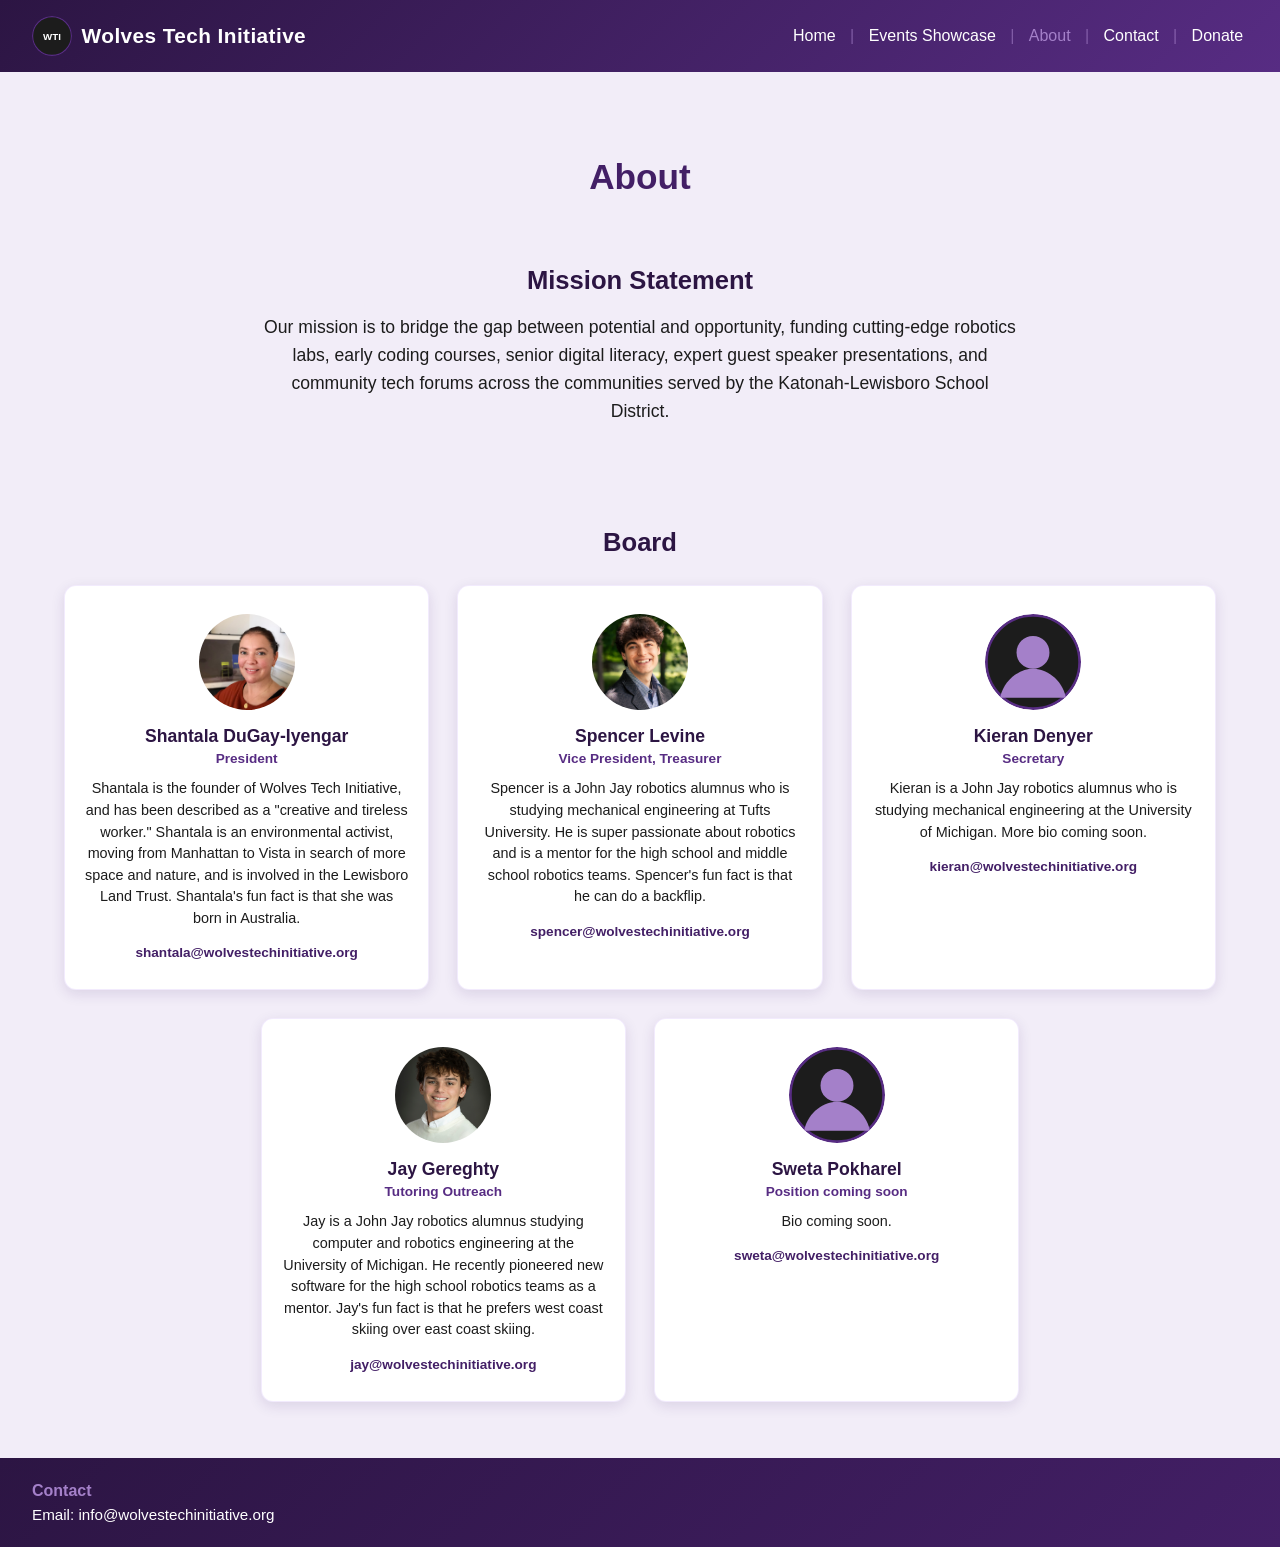
==== about.html @ d0e4e1a9 "Switch site font to Futura and add WTI logo as favicon/thumbnail Adds a rendered PNG of the logo and" ====
<!DOCTYPE html>
<html lang="en">
<head>
  <meta charset="UTF-8">
  <meta name="viewport" content="width=device-width, initial-scale=1.0">
  <title>About | Wolves Tech Initiative</title>
  <link rel="stylesheet" href="assets/style.css">
  <link rel="icon" type="image/svg+xml" href="assets/logo-placeholder.svg">
  <link rel="icon" type="image/png" href="assets/logo-preview.png">
  <meta property="og:title" content="About | Wolves Tech Initiative">
  <meta property="og:type" content="website">
  <meta property="og:url" content="https://wolvestechinitiative.org/about.html">
  <meta property="og:image" content="https://wolvestechinitiative.org/assets/logo-preview.png">
  <meta name="twitter:card" content="summary">
  <meta name="twitter:image" content="https://wolvestechinitiative.org/assets/logo-preview.png">
</head>
<body>
  <header class="site-header">
    <a href="index.html" class="brand">
      <img src="assets/logo-placeholder.svg" alt="Wolves Tech Initiative Logo" class="brand-logo">
      Wolves Tech Initiative
    </a>
    <nav class="nav">
      <a href="index.html">Home</a>
      <span class="divider">|</span>
      <a href="event-showcase.html">Events Showcase</a>
      <span class="divider">|</span>
      <a href="about.html">About</a>
      <span class="divider">|</span>
      <a href="contact.html">Contact</a>
      <span class="divider">|</span>
      <a href="donate.html">Donate</a>
    </nav>
  </header>

  <main>
    <section class="page-content page-heading">
      <h1>About</h1>
    </section>

    <section class="mission-section">
      <h2>Mission Statement</h2>
      <p>Our mission is to bridge the gap between potential and opportunity, funding cutting-edge robotics labs, early coding courses, senior digital literacy, expert guest speaker presentations, and community tech forums across the communities served by the Katonah-Lewisboro School District.</p>
    </section>

    <section class="board-section">
      <h2>Board</h2>
      <div class="board-grid">
        <div class="board-card">
          <div class="board-headshot-wrap">
            <img src="Photos/SHANTALA HEADSHOT.JPEG" alt="Headshot of Shantala DuGay-Iyengar" class="board-headshot" style="object-position: 70% 50%;">
          </div>
          <h3>Shantala DuGay-Iyengar</h3>
          <span class="board-position">President</span>
          <p class="board-bio">Shantala is the founder of Wolves Tech Initiative, and has been described as a "creative and tireless worker." Shantala is an environmental activist, moving from Manhattan to Vista in search of more space and nature, and is involved in the Lewisboro Land Trust. Shantala's fun fact is that she was born in Australia.</p>
          <a href="mailto:shantala@wolvestechinitiative.org" class="board-email">shantala@wolvestechinitiative.org</a>
        </div>

        <div class="board-card">
          <div class="board-headshot-wrap">
            <img src="Photos/HEADSHOT SPENCER.JPEG" alt="Headshot of Spencer Levine" class="board-headshot" style="top: 0%; left: 3%; object-position: 50% 5%; transform: scale(1.65);">
          </div>
          <h3>Spencer Levine</h3>
          <span class="board-position">Vice President, Treasurer</span>
          <p class="board-bio">Spencer is a John Jay robotics alumnus who is studying mechanical engineering at Tufts University. He is super passionate about robotics and is a mentor for the high school and middle school robotics teams. Spencer's fun fact is that he can do a backflip.</p>
          <a href="mailto:spencer@wolvestechinitiative.org" class="board-email">spencer@wolvestechinitiative.org</a>
        </div>

        <div class="board-card">
          <div class="board-headshot-wrap">
            <img src="assets/avatar-placeholder.svg" alt="Headshot placeholder for Kieran Denyer" class="board-headshot">
          </div>
          <h3>Kieran Denyer</h3>
          <span class="board-position">Secretary</span>
          <p class="board-bio">Kieran is a John Jay robotics alumnus who is studying mechanical engineering at the University of Michigan. More bio coming soon.</p>
          <a href="mailto:kieran@wolvestechinitiative.org" class="board-email">kieran@wolvestechinitiative.org</a>
        </div>

        <div class="board-card">
          <div class="board-headshot-wrap">
            <img src="Photos/JAY HEADSHOT.JPEG" alt="Headshot of Jay Gereghty" class="board-headshot" style="object-position: 50% 5%;">
          </div>
          <h3>Jay Gereghty</h3>
          <span class="board-position">Tutoring Outreach</span>
          <p class="board-bio">Jay is a John Jay robotics alumnus studying computer and robotics engineering at the University of Michigan. He recently pioneered new software for the high school robotics teams as a mentor. Jay's fun fact is that he prefers west coast skiing over east coast skiing.</p>
          <a href="mailto:jay@wolvestechinitiative.org" class="board-email">jay@wolvestechinitiative.org</a>
        </div>

        <div class="board-card">
          <div class="board-headshot-wrap">
            <img src="assets/avatar-placeholder.svg" alt="Headshot placeholder for Sweta Pokharel" class="board-headshot">
          </div>
          <h3>Sweta Pokharel</h3>
          <span class="board-position">Position coming soon</span>
          <p class="board-bio">Bio coming soon.</p>
          <a href="mailto:sweta@wolvestechinitiative.org" class="board-email">sweta@wolvestechinitiative.org</a>
        </div>
      </div>
    </section>
  </main>

  <footer class="site-footer">
    <div class="footer-content">
      <div class="footer-contact">
        <h2>Contact</h2>
        <p>Email: info@wolvestechinitiative.org</p>
      </div>
    </div>
  </footer>

  <script src="assets/nav.js"></script>
</body>
</html>
---- assets/style.css ----
:root {
  --purple: #572c83;
  --purple-dark: #431f66;
  --purple-darker: #2c1543;
  --purple-light: #a480c9;
  --purple-tint: #f2edf8;
  --dark: #121212;
  --dark-soft: #1c1c1c;
  --white: #ffffff;
}

* {
  box-sizing: border-box;
}

html, body {
  margin: 0;
  padding: 0;
  min-height: 100%;
}

body {
  font-family: "Futura", "Century Gothic", "Trebuchet MS", sans-serif;
  background: var(--purple-tint);
  color: var(--dark);
  display: flex;
  flex-direction: column;
  min-height: 100vh;
}

a {
  text-decoration: none;
  color: inherit;
}

/* Header */
.site-header {
  background: linear-gradient(135deg, var(--purple-darker), var(--purple));
  color: var(--white);
  display: flex;
  align-items: center;
  justify-content: space-between;
  flex-wrap: wrap;
  row-gap: 0.6rem;
  padding: 1rem 2rem;
  position: sticky;
  top: 0;
  z-index: 100;
}

.brand {
  display: flex;
  align-items: center;
  gap: 0.6rem;
  font-size: 1.3rem;
  font-weight: 700;
  color: var(--white);
  letter-spacing: 0.02em;
}

.brand:hover {
  color: var(--purple-light);
}

.brand-logo {
  width: 40px;
  height: 40px;
  border-radius: 50%;
  flex-shrink: 0;
}

.nav {
  display: flex;
  align-items: center;
  gap: 0.6rem;
  flex-wrap: wrap;
}

.nav a {
  color: var(--white);
  padding: 0.35rem 0.3rem;
  transition: color 0.15s ease;
}

.nav a:hover,
.nav a.active {
  color: var(--purple-light);
}

.nav .divider {
  color: var(--purple-light);
  opacity: 0.6;
}

/* Main content */
main {
  flex: 1;
}

/* Home hero */
.hero {
  display: flex;
  flex-direction: column;
  align-items: center;
  text-align: center;
  padding: 3rem 1.5rem 4rem;
}

.hero h1 {
  font-size: clamp(1.8rem, 5vw + 1rem, 2.4rem);
  color: var(--purple-darker);
  margin: 0.5rem 0 1.5rem;
}

.logo-placeholder {
  width: min(420px, 80vw);
  height: min(420px, 80vw);
  border-radius: 50%;
  margin-bottom: 1.5rem;
  background: linear-gradient(135deg, var(--purple), var(--purple-dark));
  box-shadow: 0 8px 24px rgba(76, 29, 149, 0.35);
}

.hero-buttons {
  display: flex;
  flex-wrap: wrap;
  gap: 1rem;
  justify-content: center;
  margin-top: 1rem;
}

.hero-buttons .btn {
  min-width: 220px;
  text-align: center;
  white-space: nowrap;
}

.btn {
  display: inline-block;
  background: var(--purple);
  color: var(--white);
  padding: 0.85rem 1.75rem;
  border-radius: 8px;
  font-weight: 600;
  font-size: 1rem;
  border: 2px solid transparent;
  transition: background 0.15s ease, transform 0.15s ease;
}

.btn:hover {
  background: var(--purple-dark);
  transform: translateY(-2px);
}

/* Placeholder page content */
.page-content {
  max-width: 800px;
  margin: 0 auto;
  padding: 3.5rem 1.5rem;
  text-align: center;
}

.page-content.page-heading {
  padding-bottom: 0.5rem;
}

.page-content h1 {
  color: var(--purple-dark);
  font-size: clamp(1.6rem, 4vw + 1rem, 2.2rem);
  margin-bottom: 1rem;
}

.page-content p {
  color: var(--dark-soft);
  font-size: 1.1rem;
  line-height: 1.6;
}

/* Footer */
.site-footer {
  background: linear-gradient(135deg, var(--purple-darker), var(--purple-dark));
  color: var(--white);
  padding: 1.5rem 2rem;
  margin-top: auto;
}

.footer-content {
  display: flex;
  justify-content: flex-start;
}

.footer-contact {
  text-align: left;
}

.footer-contact h2 {
  font-size: 1rem;
  margin: 0 0 0.4rem;
  color: var(--purple-light);
}

.footer-contact p {
  margin: 0;
  font-size: 0.95rem;
}

@media (max-width: 600px) {
  .site-header {
    flex-direction: column;
    gap: 0.75rem;
    align-items: flex-start;
  }
}

/* Events Showcase */
.showcase-intro {
  max-width: 800px;
  margin: 0 auto;
  padding: 3rem 1.5rem 1rem;
  text-align: center;
}

.showcase-intro h1 {
  color: var(--purple-darker);
  font-size: clamp(1.6rem, 4vw + 1rem, 2.2rem);
  margin-bottom: 0.75rem;
}

.showcase-intro p {
  color: var(--dark-soft);
  font-size: 1.1rem;
  line-height: 1.6;
}

.category-section {
  max-width: 1200px;
  margin: 0 auto;
  padding: 2.5rem 1.5rem;
}

.category-header {
  margin-bottom: 1.5rem;
  border-left: 5px solid var(--purple);
  padding-left: 1rem;
}

.category-header h2 {
  color: var(--purple-darker);
  font-size: clamp(1.3rem, 3vw + 0.8rem, 1.6rem);
  margin: 0 0 0.35rem;
}

.category-header p {
  color: var(--dark-soft);
  margin: 0;
  font-size: 1rem;
  line-height: 1.5;
}

.media-grid {
  display: grid;
  grid-template-columns: repeat(auto-fill, minmax(260px, 1fr));
  gap: 1.5rem;
}

.media-card {
  background: var(--white);
  border-radius: 12px;
  overflow: hidden;
  box-shadow: 0 4px 14px rgba(46, 16, 101, 0.12);
  border: 1px solid rgba(124, 58, 237, 0.1);
  transition: transform 0.2s ease, box-shadow 0.2s ease;
  cursor: pointer;
}

.media-card:hover,
.media-card:focus-within {
  transform: translateY(-4px);
  box-shadow: 0 10px 24px rgba(46, 16, 101, 0.22);
}

.media-thumb {
  position: relative;
  width: 100%;
  aspect-ratio: 4 / 3;
  overflow: hidden;
  background: var(--purple-tint);
}

.media-thumb img,
.media-thumb video {
  width: 100%;
  height: 100%;
  object-fit: cover;
  display: block;
  transition: transform 0.3s ease;
}

.media-card:hover .media-thumb img,
.media-card:hover .media-thumb video {
  transform: scale(1.05);
}

.play-button {
  position: absolute;
  top: 50%;
  left: 50%;
  width: 56px;
  height: 56px;
  transform: translate(-50%, -50%);
  background: rgba(46, 16, 101, 0.75);
  border-radius: 50%;
  display: flex;
  align-items: center;
  justify-content: center;
  pointer-events: none;
  transition: background 0.2s ease;
}

.media-card:hover .play-button {
  background: var(--purple);
}

.play-button::after {
  content: "";
  border-style: solid;
  border-width: 10px 0 10px 16px;
  border-color: transparent transparent transparent var(--white);
  margin-left: 3px;
}

.media-thumb-overlay {
  position: absolute;
  left: 0.6rem;
  right: 0.6rem;
  bottom: 0.6rem;
  background: var(--white);
  color: var(--purple-darker);
  padding: 0.5rem 0.75rem;
  border-radius: 8px;
  font-weight: 600;
  font-size: 0.95rem;
  text-align: left;
  opacity: 0;
  transform: translateY(6px);
  transition: opacity 0.2s ease, transform 0.2s ease;
  box-shadow: 0 4px 10px rgba(0, 0, 0, 0.25);
}

.media-card:hover .media-thumb-overlay,
.media-card:focus-visible .media-thumb-overlay {
  opacity: 1;
  transform: translateY(0);
}

/* Lightbox */
.lightbox {
  position: fixed;
  inset: 0;
  background: rgba(18, 6, 41, 0.9);
  display: flex;
  align-items: center;
  justify-content: center;
  padding: 2rem;
  z-index: 1000;
  opacity: 0;
  visibility: hidden;
  transition: opacity 0.2s ease;
}

.lightbox.open {
  opacity: 1;
  visibility: visible;
}

.lightbox-content {
  position: relative;
  max-width: min(90vw, 1000px);
  max-height: 85vh;
  width: 100%;
}

.lightbox-content img,
.lightbox-content video {
  width: 100%;
  max-height: 75vh;
  object-fit: contain;
  border-radius: 10px;
  display: block;
  background: #000;
}

.lightbox-caption {
  color: var(--white);
  text-align: center;
  margin-top: 0.75rem;
}

.lightbox-caption h3 {
  margin: 0 0 0.2rem;
  font-size: 1.1rem;
}

.lightbox-caption .media-date {
  display: block;
  font-size: 0.85rem;
  color: var(--purple-light);
  margin-bottom: 0.3rem;
}

.lightbox-caption p {
  margin: 0;
  font-size: 0.95rem;
  color: #e5e0f5;
}

.lightbox-close {
  position: absolute;
  top: -3rem;
  right: 0;
  background: none;
  border: none;
  color: var(--white);
  font-size: 2rem;
  line-height: 1;
  cursor: pointer;
  padding: 0.25rem 0.5rem;
}

.lightbox-close:hover {
  color: var(--purple-light);
}

@media (max-width: 600px) {
  .lightbox-close {
    top: -2.5rem;
    right: -0.25rem;
  }
}

/* About: Mission */
.mission-section {
  max-width: 800px;
  margin: 0 auto;
  padding: 1.5rem 1.5rem 2.5rem;
  text-align: center;
}

.mission-section h2 {
  color: var(--purple-darker);
  font-size: clamp(1.3rem, 3vw + 0.8rem, 1.6rem);
  margin-bottom: 0.75rem;
}

.mission-section p {
  color: var(--dark-soft);
  font-size: 1.1rem;
  line-height: 1.6;
}

/* About: Board */
.board-section {
  max-width: 1200px;
  margin: 0 auto;
  padding: 1.5rem 1.5rem 3.5rem;
}

.board-section h2 {
  color: var(--purple-darker);
  font-size: clamp(1.3rem, 3vw + 0.8rem, 1.6rem);
  text-align: center;
  margin-bottom: 1.75rem;
}

.board-grid {
  display: flex;
  flex-wrap: wrap;
  justify-content: center;
  gap: 1.75rem;
}

.board-card {
  flex: 0 0 calc((100% - 2 * 1.75rem) / 3);
  max-width: calc((100% - 2 * 1.75rem) / 3);
}

@media (max-width: 800px) {
  .board-card {
    flex-basis: calc((100% - 1.75rem) / 2);
    max-width: calc((100% - 1.75rem) / 2);
  }
}

@media (max-width: 520px) {
  .board-card {
    flex-basis: 100%;
    max-width: 100%;
  }
}

.board-card {
  background: var(--white);
  border-radius: 12px;
  padding: 1.75rem 1.25rem;
  text-align: center;
  box-shadow: 0 4px 14px rgba(46, 16, 101, 0.12);
  border: 1px solid rgba(124, 58, 237, 0.1);
}

.board-headshot-wrap {
  position: relative;
  width: 96px;
  height: 96px;
  border-radius: 50%;
  overflow: hidden;
  margin: 0 auto 1rem;
}

.board-headshot {
  position: absolute;
  inset: 0;
  width: 100%;
  height: 100%;
  object-fit: cover;
  object-position: center center;
}

.board-card h3 {
  margin: 0 0 0.25rem;
  color: var(--purple-darker);
  font-size: 1.1rem;
}

.board-position {
  display: block;
  color: var(--purple);
  font-weight: 600;
  font-size: 0.85rem;
  margin-bottom: 0.75rem;
}

.board-bio {
  color: var(--dark-soft);
  font-size: 0.9rem;
  line-height: 1.5;
  margin: 0 0 0.85rem;
}

.board-email {
  font-size: 0.85rem;
  color: var(--purple-dark);
  font-weight: 600;
  word-break: break-word;
}

.board-email:hover {
  color: var(--purple);
  text-decoration: underline;
}

/* Contact form */
.contact-section {
  max-width: 560px;
  margin: 0 auto;
  padding: 1rem 1.5rem 3.5rem;
}

.contact-form {
  display: flex;
  flex-direction: column;
  gap: 1.1rem;
  background: var(--white);
  border-radius: 12px;
  padding: 2rem;
  box-shadow: 0 4px 14px rgba(46, 16, 101, 0.12);
  border: 1px solid rgba(124, 58, 237, 0.1);
}

.form-row {
  display: flex;
  gap: 1.1rem;
}

.form-field {
  display: flex;
  flex-direction: column;
  gap: 0.4rem;
  flex: 1;
}

.form-field label {
  font-size: 0.9rem;
  font-weight: 600;
  color: var(--purple-darker);
}

.form-field input,
.form-field textarea {
  width: 100%;
  font: inherit;
  padding: 0.65rem 0.75rem;
  border-radius: 8px;
  border: 1px solid rgba(124, 58, 237, 0.3);
  background: var(--purple-tint);
  color: var(--dark);
}

.form-field input:focus,
.form-field textarea:focus {
  outline: 2px solid var(--purple);
  outline-offset: 1px;
}

.form-field textarea {
  resize: vertical;
  min-height: 140px;
}

.contact-form .btn {
  align-self: center;
  border: none;
  cursor: pointer;
}

@media (max-width: 600px) {
  .form-row {
    flex-direction: column;
    gap: 1.1rem;
  }
}

/* Donate */
.donate-section {
  max-width: 900px;
  margin: 0 auto;
  padding: 1rem 1.5rem 1.5rem;
  text-align: center;
}

.donate-section p {
  color: var(--dark-soft);
  font-size: 1.05rem;
  line-height: 1.6;
}

.donate-note {
  background: var(--purple-tint);
  border: 1px dashed var(--purple);
  border-radius: 10px;
  padding: 1rem 1.25rem;
  color: var(--purple-darker);
  font-size: 0.95rem;
  max-width: 700px;
  margin: 1rem auto 0;
}

.donate-methods {
  max-width: 900px;
  margin: 2rem auto 3.5rem;
  padding: 0 1.5rem;
  display: flex;
  flex-wrap: wrap;
  justify-content: center;
  gap: 1.5rem;
}

.donate-method {
  background: var(--white);
  border-radius: 12px;
  padding: 1.75rem 1.25rem;
  text-align: center;
  box-shadow: 0 4px 14px rgba(46, 16, 101, 0.12);
  border: 1px solid rgba(124, 58, 237, 0.1);
  flex: 0 0 200px;
  max-width: 200px;
}

.donate-method h3 {
  color: var(--purple-darker);
  margin: 0 0 0.4rem;
  font-size: 1.05rem;
}

.donate-method-status {
  display: inline-block;
  background: var(--purple-tint);
  color: var(--purple-dark);
  font-size: 0.75rem;
  font-weight: 700;
  text-transform: uppercase;
  letter-spacing: 0.03em;
  padding: 0.2rem 0.6rem;
  border-radius: 999px;
  margin-bottom: 0.6rem;
}

.donate-method p {
  font-size: 0.85rem;
  margin: 0;
}

.donate-email-cta {
  text-align: center;
  padding-bottom: 3.5rem;
}

.donate-email-cta a.btn {
  display: inline-block;
}
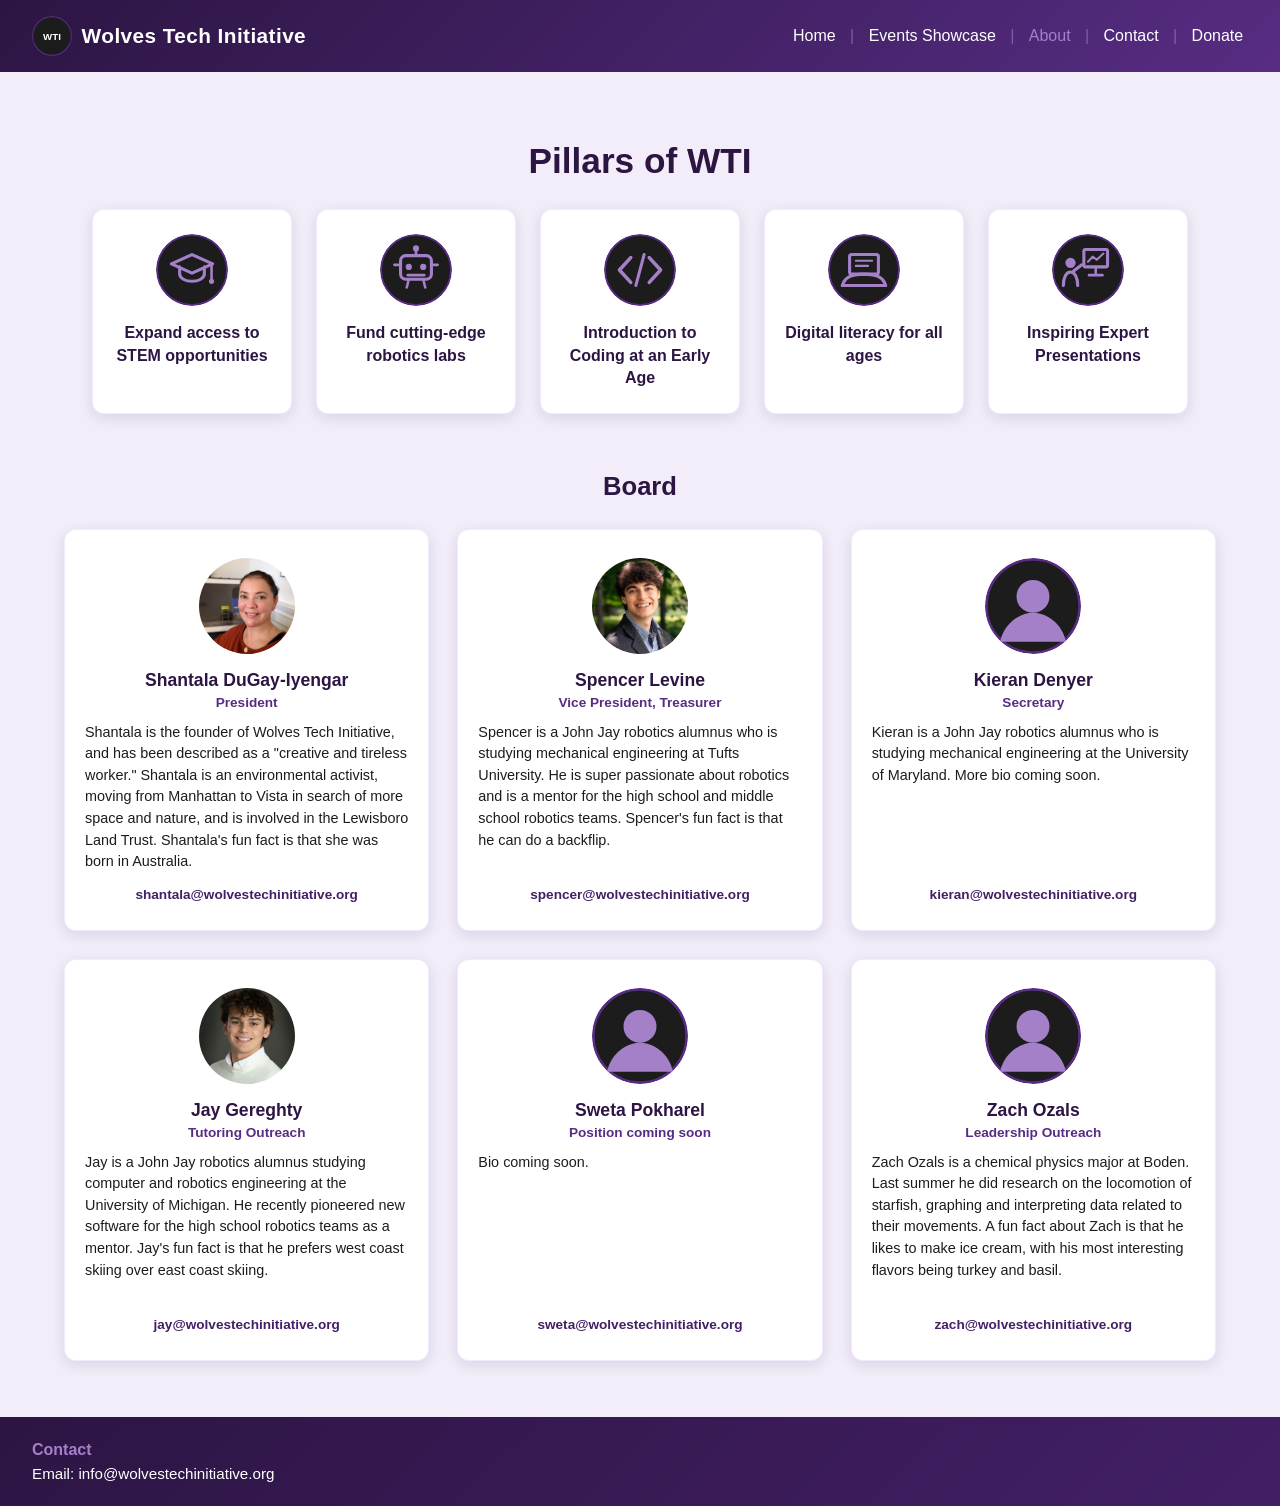
==== commit 1d9a05af: "Add 2026 states/worlds photos, replace mission statement with pillars section, and update gallery da" ====
--- a/about.html
+++ b/about.html
@@ -34,13 +34,38 @@
   </header>
 
   <main>
-    <section class="page-content page-heading">
-      <h1>About</h1>
-    </section>
-
+    <!-- Original mission statement, removed in favor of the pillars section below.
+         To restore, delete the pillars-section block and uncomment this:
     <section class="mission-section">
       <h2>Mission Statement</h2>
       <p>Our mission is to bridge the gap between potential and opportunity, funding cutting-edge robotics labs, early coding courses, senior digital literacy, expert guest speaker presentations, and community tech forums across the communities served by the Katonah-Lewisboro School District.</p>
+    </section>
+    -->
+
+    <section class="pillars-section">
+      <h2>Pillars of WTI</h2>
+      <div class="pillars-grid">
+        <div class="pillar-card">
+          <img src="assets/pillar-access.svg" alt="" class="pillar-icon">
+          <h3>Expand access to STEM opportunities</h3>
+        </div>
+        <div class="pillar-card">
+          <img src="assets/pillar-robotics.svg" alt="" class="pillar-icon">
+          <h3>Fund cutting-edge robotics labs</h3>
+        </div>
+        <div class="pillar-card">
+          <img src="assets/pillar-coding.svg" alt="" class="pillar-icon">
+          <h3>Introduction to Coding at an Early Age</h3>
+        </div>
+        <div class="pillar-card">
+          <img src="assets/pillar-digital-literacy.svg" alt="" class="pillar-icon">
+          <h3>Digital literacy for all ages</h3>
+        </div>
+        <div class="pillar-card">
+          <img src="assets/pillar-presentations.svg" alt="" class="pillar-icon">
+          <h3>Inspiring Expert Presentations</h3>
+        </div>
+      </div>
     </section>
 
     <section class="board-section">
@@ -72,7 +97,7 @@
           </div>
           <h3>Kieran Denyer</h3>
           <span class="board-position">Secretary</span>
-          <p class="board-bio">Kieran is a John Jay robotics alumnus who is studying mechanical engineering at the University of Michigan. More bio coming soon.</p>
+          <p class="board-bio">Kieran is a John Jay robotics alumnus who is studying mechanical engineering at the University of Maryland. More bio coming soon.</p>
           <a href="mailto:kieran@wolvestechinitiative.org" class="board-email">kieran@wolvestechinitiative.org</a>
         </div>
 
@@ -95,6 +120,16 @@
           <p class="board-bio">Bio coming soon.</p>
           <a href="mailto:sweta@wolvestechinitiative.org" class="board-email">sweta@wolvestechinitiative.org</a>
         </div>
+
+        <div class="board-card">
+          <div class="board-headshot-wrap">
+            <img src="assets/avatar-placeholder.svg" alt="Headshot placeholder for Zach Ozals" class="board-headshot">
+          </div>
+          <h3>Zach Ozals</h3>
+          <span class="board-position">Leadership Outreach</span>
+          <p class="board-bio">Zach Ozals is a chemical physics major at Boden. Last summer he did research on the locomotion of starfish, graphing and interpreting data related to their movements. A fun fact about Zach is that he likes to make ice cream, with his most interesting flavors being turkey and basil.</p>
+          <a href="mailto:zach@wolvestechinitiative.org" class="board-email">zach@wolvestechinitiative.org</a>
+        </div>
       </div>
     </section>
   </main>
@@ -109,5 +144,6 @@
   </footer>
 
   <script src="assets/nav.js"></script>
+  <script src="assets/board.js"></script>
 </body>
 </html>
--- a/assets/style.css
+++ b/assets/style.css
@@ -442,7 +442,7 @@
 .mission-section {
   max-width: 800px;
   margin: 0 auto;
-  padding: 1.5rem 1.5rem 2.5rem;
+  padding: 2.5rem 1.5rem 0.75rem;
   text-align: center;
 }
 
@@ -456,6 +456,55 @@
   color: var(--dark-soft);
   font-size: 1.1rem;
   line-height: 1.6;
+}
+
+/* About: Pillars */
+.pillars-section {
+  max-width: 1200px;
+  margin: 0 auto;
+  padding: 2.5rem 1.5rem 0.75rem;
+}
+
+.pillars-section h2 {
+  color: var(--purple-darker);
+  font-size: clamp(1.6rem, 4vw + 1rem, 2.2rem);
+  text-align: center;
+  margin-bottom: 1.75rem;
+}
+
+.pillars-grid {
+  display: flex;
+  flex-wrap: wrap;
+  justify-content: center;
+  gap: 1.5rem;
+}
+
+.pillar-card {
+  flex: 0 0 200px;
+  max-width: 200px;
+  display: flex;
+  flex-direction: column;
+  align-items: center;
+  background: var(--white);
+  border-radius: 12px;
+  padding: 1.5rem 1.1rem;
+  text-align: center;
+  box-shadow: 0 4px 14px rgba(46, 16, 101, 0.12);
+  border: 1px solid rgba(124, 58, 237, 0.1);
+}
+
+.pillar-icon {
+  width: 72px;
+  height: 72px;
+  border-radius: 50%;
+  margin-bottom: 1rem;
+}
+
+.pillar-card h3 {
+  margin: 0;
+  color: var(--purple-darker);
+  font-size: 1rem;
+  line-height: 1.4;
 }
 
 /* About: Board */
@@ -499,6 +548,8 @@
 }
 
 .board-card {
+  display: flex;
+  flex-direction: column;
   background: var(--white);
   border-radius: 12px;
   padding: 1.75rem 1.25rem;
@@ -540,6 +591,8 @@
 }
 
 .board-bio {
+  flex: 1;
+  text-align: left;
   color: var(--dark-soft);
   font-size: 0.9rem;
   line-height: 1.5;
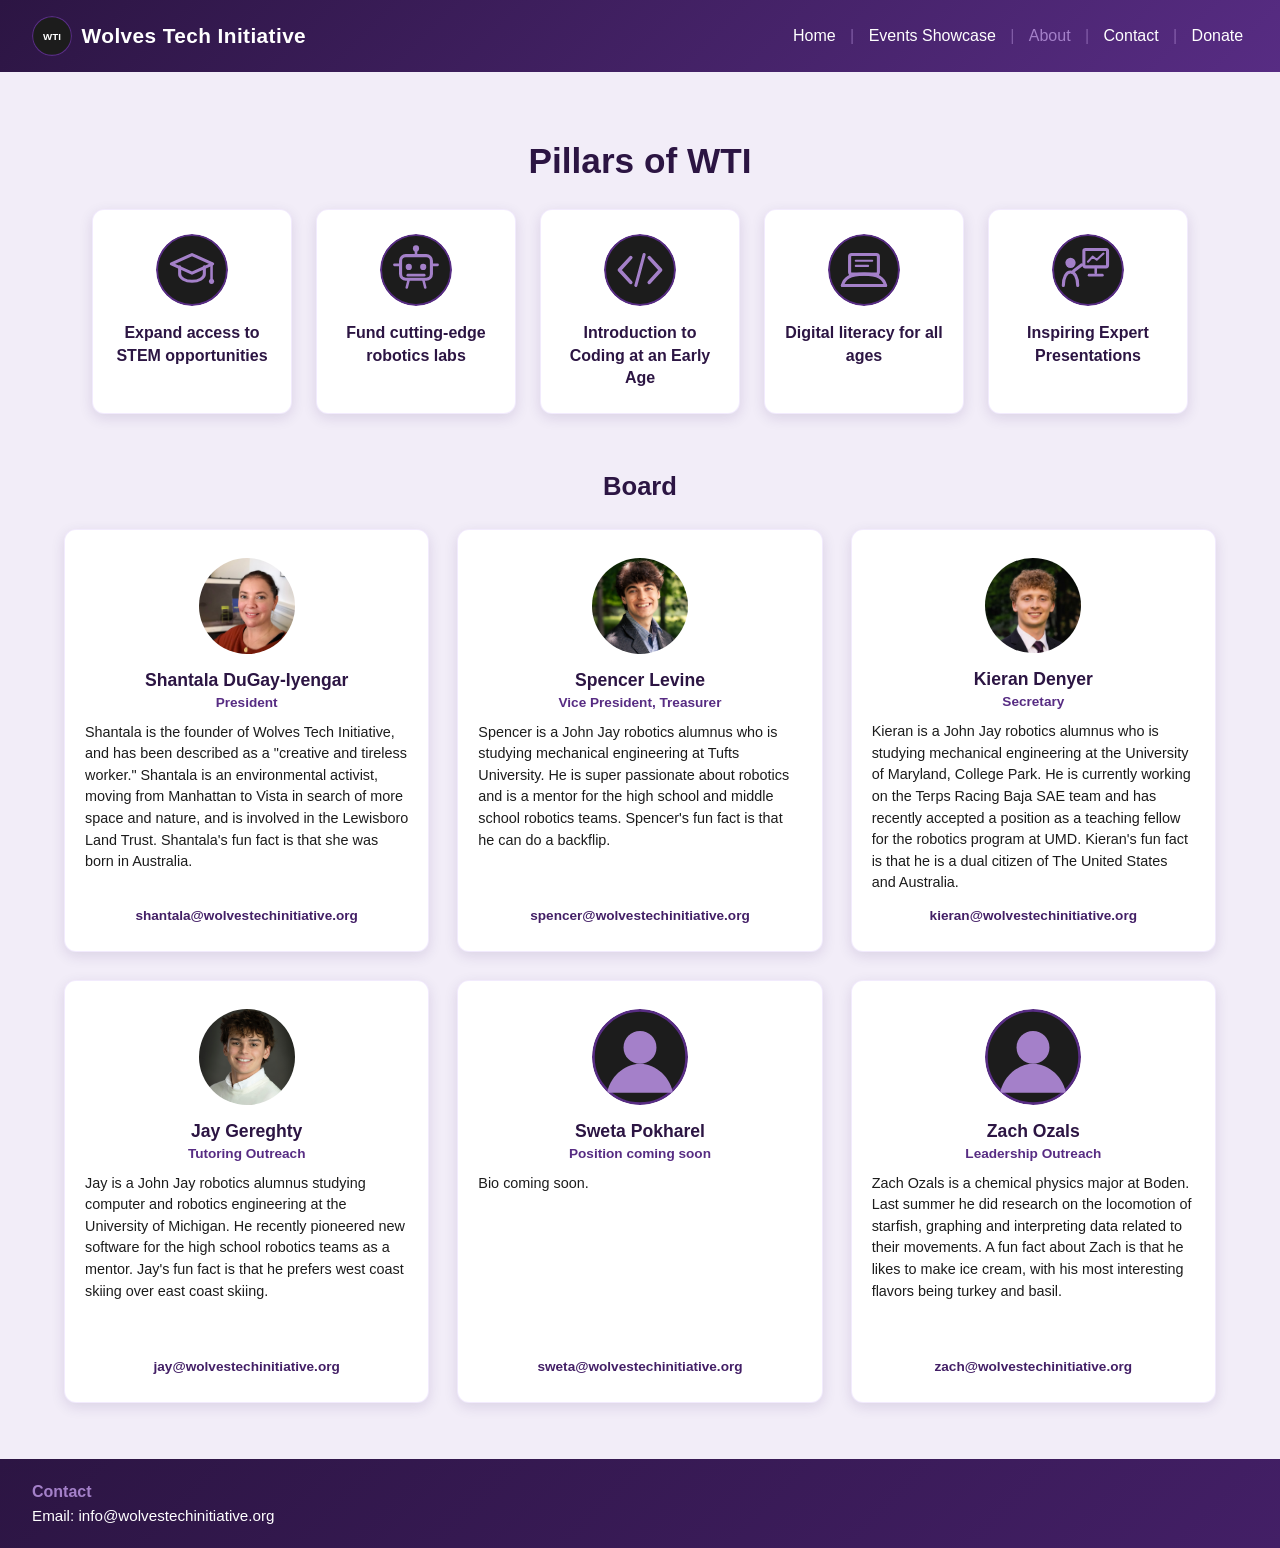
==== commit 0866dab8: "Add Kieran's headshot and updated bio Co-Authored-By: Claude Sonnet 5 <noreply@anthropic.com>" ====
--- a/about.html
+++ b/about.html
@@ -93,11 +93,11 @@
 
         <div class="board-card">
           <div class="board-headshot-wrap">
-            <img src="assets/avatar-placeholder.svg" alt="Headshot placeholder for Kieran Denyer" class="board-headshot">
+            <img src="Photos/Kieran headshot.PNG" alt="Headshot of Kieran Denyer" class="board-headshot" style="transform-origin: 50% 38%; transform: scale(1.36);">
           </div>
           <h3>Kieran Denyer</h3>
           <span class="board-position">Secretary</span>
-          <p class="board-bio">Kieran is a John Jay robotics alumnus who is studying mechanical engineering at the University of Maryland. More bio coming soon.</p>
+          <p class="board-bio">Kieran is a John Jay robotics alumnus who is studying mechanical engineering at the University of Maryland, College Park. He is currently working on the Terps Racing Baja SAE team and has recently accepted a position as a teaching fellow for the robotics program at UMD. Kieran's fun fact is that he is a dual citizen of The United States and Australia.</p>
           <a href="mailto:kieran@wolvestechinitiative.org" class="board-email">kieran@wolvestechinitiative.org</a>
         </div>
 
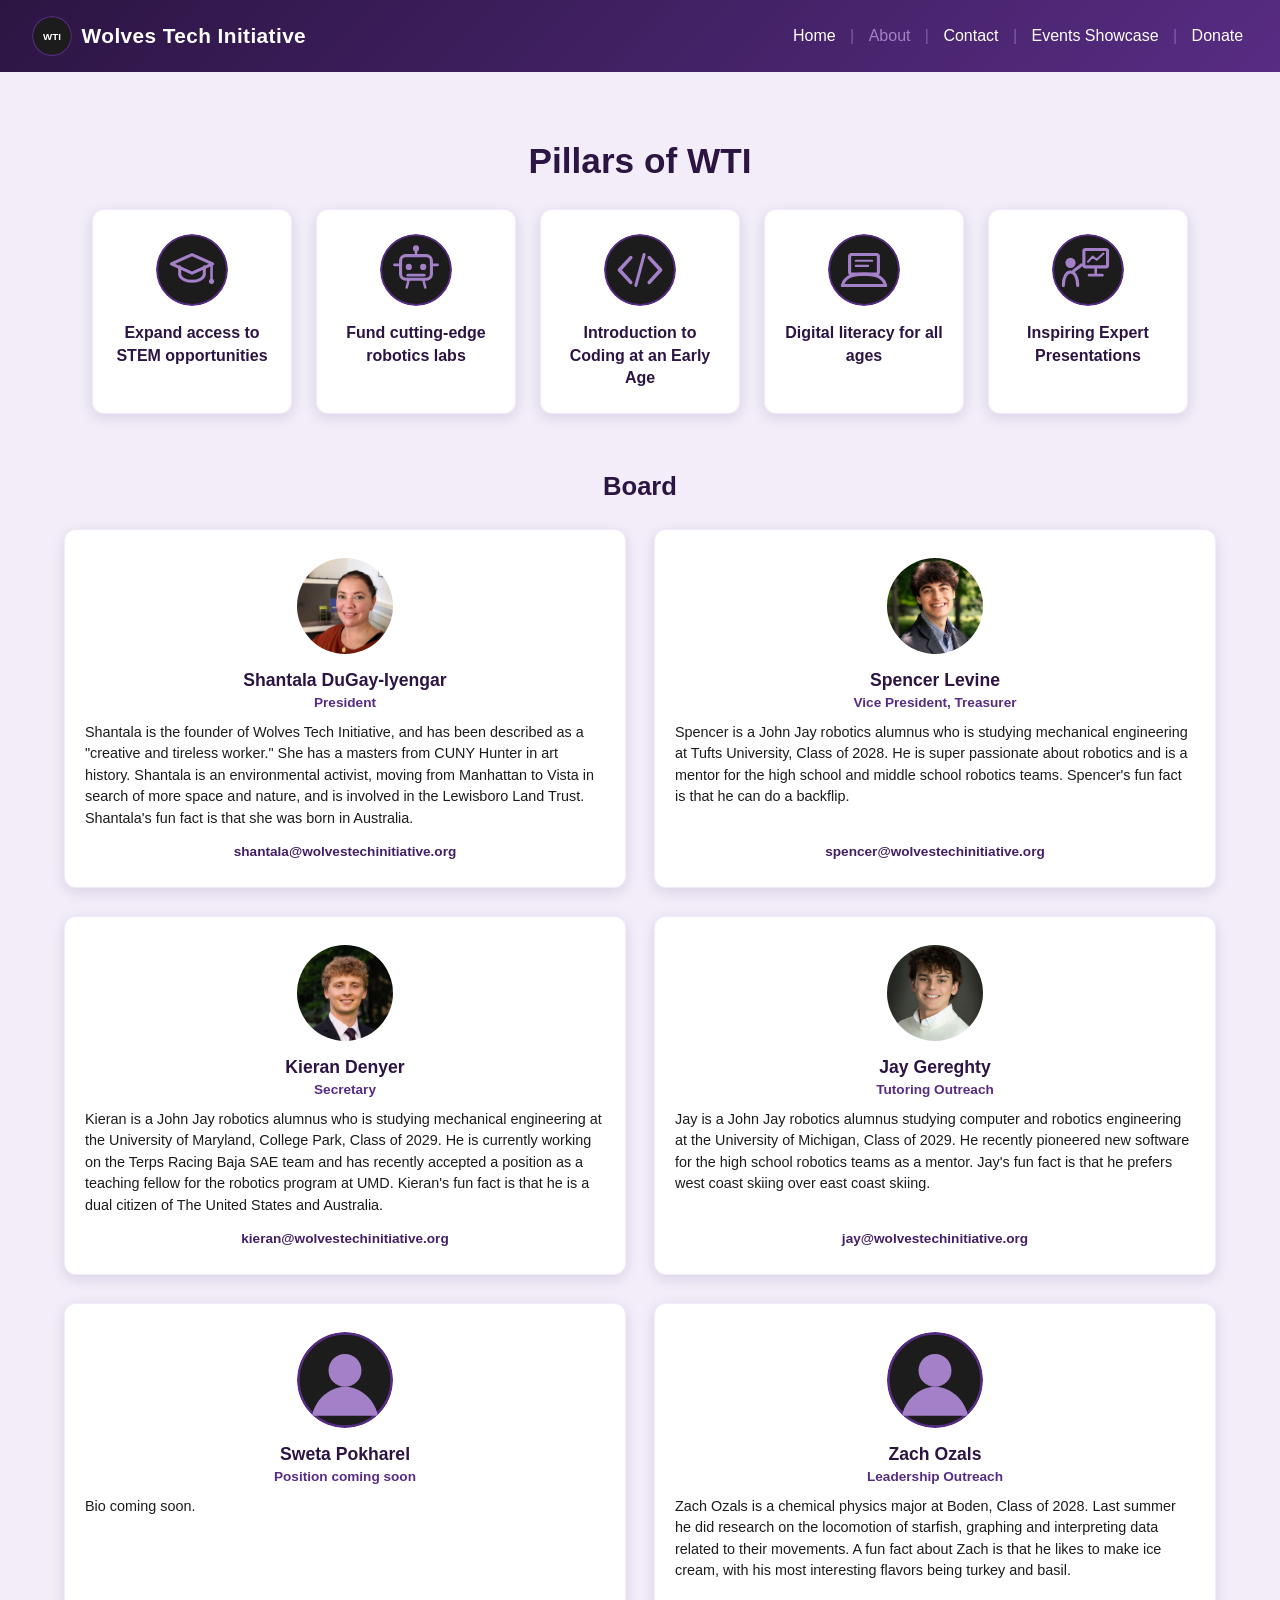
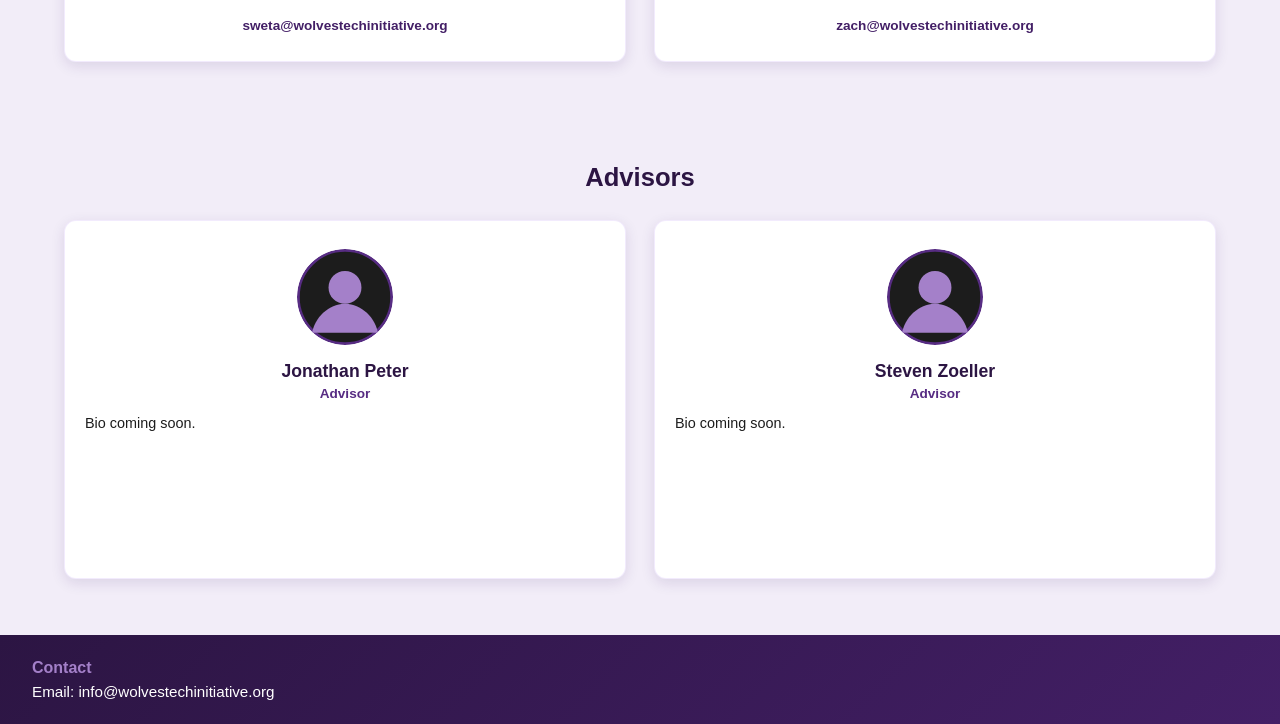
==== commit d40d3b36: "Reorder nav, update board bios, add Advisors section, 2-column board grid - Reorder nav to Home, Abo" ====
--- a/about.html
+++ b/about.html
@@ -23,11 +23,11 @@
     <nav class="nav">
       <a href="index.html">Home</a>
       <span class="divider">|</span>
-      <a href="event-showcase.html">Events Showcase</a>
-      <span class="divider">|</span>
       <a href="about.html">About</a>
       <span class="divider">|</span>
       <a href="contact.html">Contact</a>
+      <span class="divider">|</span>
+      <a href="event-showcase.html">Events Showcase</a>
       <span class="divider">|</span>
       <a href="donate.html">Donate</a>
     </nav>
@@ -77,7 +77,7 @@
           </div>
           <h3>Shantala DuGay-Iyengar</h3>
           <span class="board-position">President</span>
-          <p class="board-bio">Shantala is the founder of Wolves Tech Initiative, and has been described as a "creative and tireless worker." Shantala is an environmental activist, moving from Manhattan to Vista in search of more space and nature, and is involved in the Lewisboro Land Trust. Shantala's fun fact is that she was born in Australia.</p>
+          <p class="board-bio">Shantala is the founder of Wolves Tech Initiative, and has been described as a "creative and tireless worker." She has a masters from CUNY Hunter in art history. Shantala is an environmental activist, moving from Manhattan to Vista in search of more space and nature, and is involved in the Lewisboro Land Trust. Shantala's fun fact is that she was born in Australia.</p>
           <a href="mailto:shantala@wolvestechinitiative.org" class="board-email">shantala@wolvestechinitiative.org</a>
         </div>
 
@@ -87,7 +87,7 @@
           </div>
           <h3>Spencer Levine</h3>
           <span class="board-position">Vice President, Treasurer</span>
-          <p class="board-bio">Spencer is a John Jay robotics alumnus who is studying mechanical engineering at Tufts University. He is super passionate about robotics and is a mentor for the high school and middle school robotics teams. Spencer's fun fact is that he can do a backflip.</p>
+          <p class="board-bio">Spencer is a John Jay robotics alumnus who is studying mechanical engineering at Tufts University, Class of 2028. He is super passionate about robotics and is a mentor for the high school and middle school robotics teams. Spencer's fun fact is that he can do a backflip.</p>
           <a href="mailto:spencer@wolvestechinitiative.org" class="board-email">spencer@wolvestechinitiative.org</a>
         </div>
 
@@ -97,7 +97,7 @@
           </div>
           <h3>Kieran Denyer</h3>
           <span class="board-position">Secretary</span>
-          <p class="board-bio">Kieran is a John Jay robotics alumnus who is studying mechanical engineering at the University of Maryland, College Park. He is currently working on the Terps Racing Baja SAE team and has recently accepted a position as a teaching fellow for the robotics program at UMD. Kieran's fun fact is that he is a dual citizen of The United States and Australia.</p>
+          <p class="board-bio">Kieran is a John Jay robotics alumnus who is studying mechanical engineering at the University of Maryland, College Park, Class of 2029. He is currently working on the Terps Racing Baja SAE team and has recently accepted a position as a teaching fellow for the robotics program at UMD. Kieran's fun fact is that he is a dual citizen of The United States and Australia.</p>
           <a href="mailto:kieran@wolvestechinitiative.org" class="board-email">kieran@wolvestechinitiative.org</a>
         </div>
 
@@ -107,7 +107,7 @@
           </div>
           <h3>Jay Gereghty</h3>
           <span class="board-position">Tutoring Outreach</span>
-          <p class="board-bio">Jay is a John Jay robotics alumnus studying computer and robotics engineering at the University of Michigan. He recently pioneered new software for the high school robotics teams as a mentor. Jay's fun fact is that he prefers west coast skiing over east coast skiing.</p>
+          <p class="board-bio">Jay is a John Jay robotics alumnus studying computer and robotics engineering at the University of Michigan, Class of 2029. He recently pioneered new software for the high school robotics teams as a mentor. Jay's fun fact is that he prefers west coast skiing over east coast skiing.</p>
           <a href="mailto:jay@wolvestechinitiative.org" class="board-email">jay@wolvestechinitiative.org</a>
         </div>
 
@@ -127,8 +127,31 @@
           </div>
           <h3>Zach Ozals</h3>
           <span class="board-position">Leadership Outreach</span>
-          <p class="board-bio">Zach Ozals is a chemical physics major at Boden. Last summer he did research on the locomotion of starfish, graphing and interpreting data related to their movements. A fun fact about Zach is that he likes to make ice cream, with his most interesting flavors being turkey and basil.</p>
+          <p class="board-bio">Zach Ozals is a chemical physics major at Boden, Class of 2028. Last summer he did research on the locomotion of starfish, graphing and interpreting data related to their movements. A fun fact about Zach is that he likes to make ice cream, with his most interesting flavors being turkey and basil.</p>
           <a href="mailto:zach@wolvestechinitiative.org" class="board-email">zach@wolvestechinitiative.org</a>
+        </div>
+      </div>
+    </section>
+
+    <section class="board-section">
+      <h2>Advisors</h2>
+      <div class="board-grid">
+        <div class="board-card">
+          <div class="board-headshot-wrap">
+            <img src="assets/avatar-placeholder.svg" alt="Headshot placeholder for Jonathan Peter" class="board-headshot">
+          </div>
+          <h3>Jonathan Peter</h3>
+          <span class="board-position">Advisor</span>
+          <p class="board-bio">Bio coming soon.</p>
+        </div>
+
+        <div class="board-card">
+          <div class="board-headshot-wrap">
+            <img src="assets/avatar-placeholder.svg" alt="Headshot placeholder for Steven Zoeller" class="board-headshot">
+          </div>
+          <h3>Steven Zoeller</h3>
+          <span class="board-position">Advisor</span>
+          <p class="board-bio">Bio coming soon.</p>
         </div>
       </div>
     </section>
--- a/assets/style.css
+++ b/assets/style.css
@@ -529,15 +529,8 @@
 }
 
 .board-card {
-  flex: 0 0 calc((100% - 2 * 1.75rem) / 3);
-  max-width: calc((100% - 2 * 1.75rem) / 3);
-}
-
-@media (max-width: 800px) {
-  .board-card {
-    flex-basis: calc((100% - 1.75rem) / 2);
-    max-width: calc((100% - 1.75rem) / 2);
-  }
+  flex: 0 0 calc((100% - 1.75rem) / 2);
+  max-width: calc((100% - 1.75rem) / 2);
 }
 
 @media (max-width: 520px) {
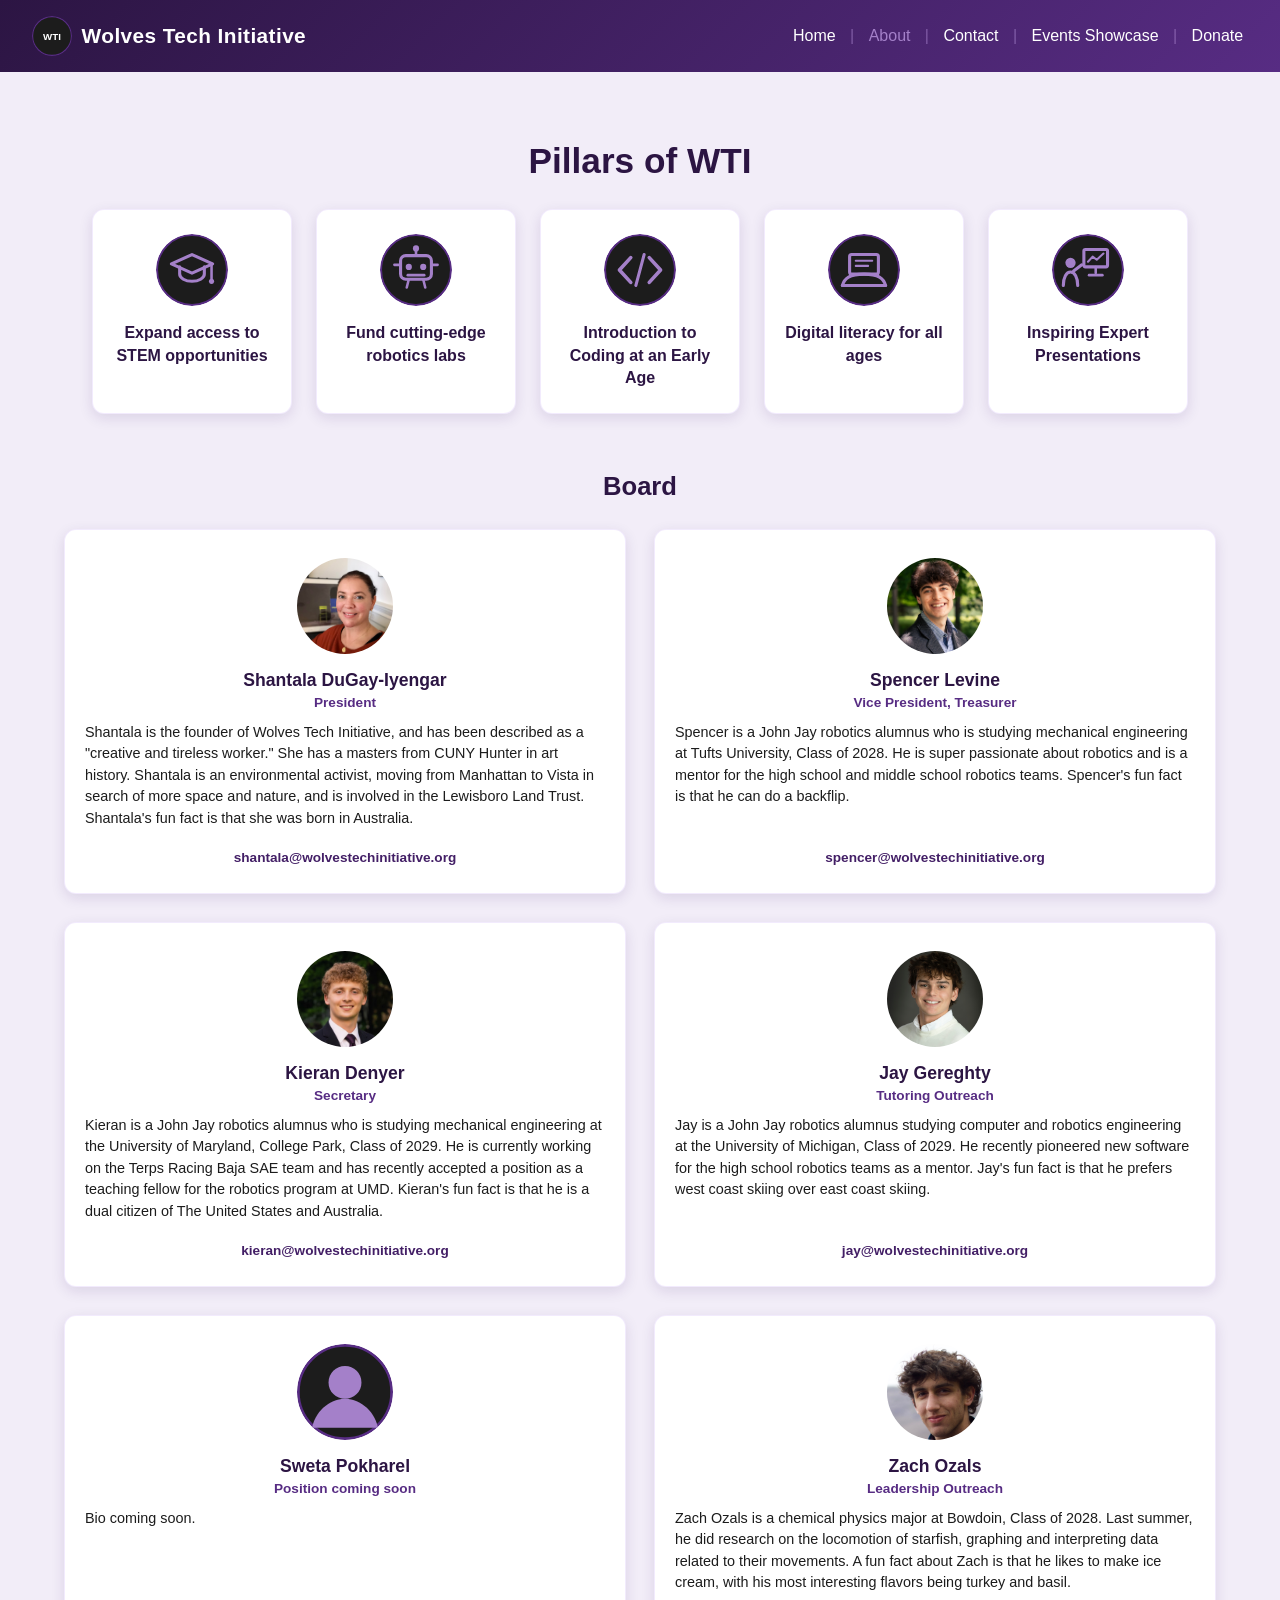
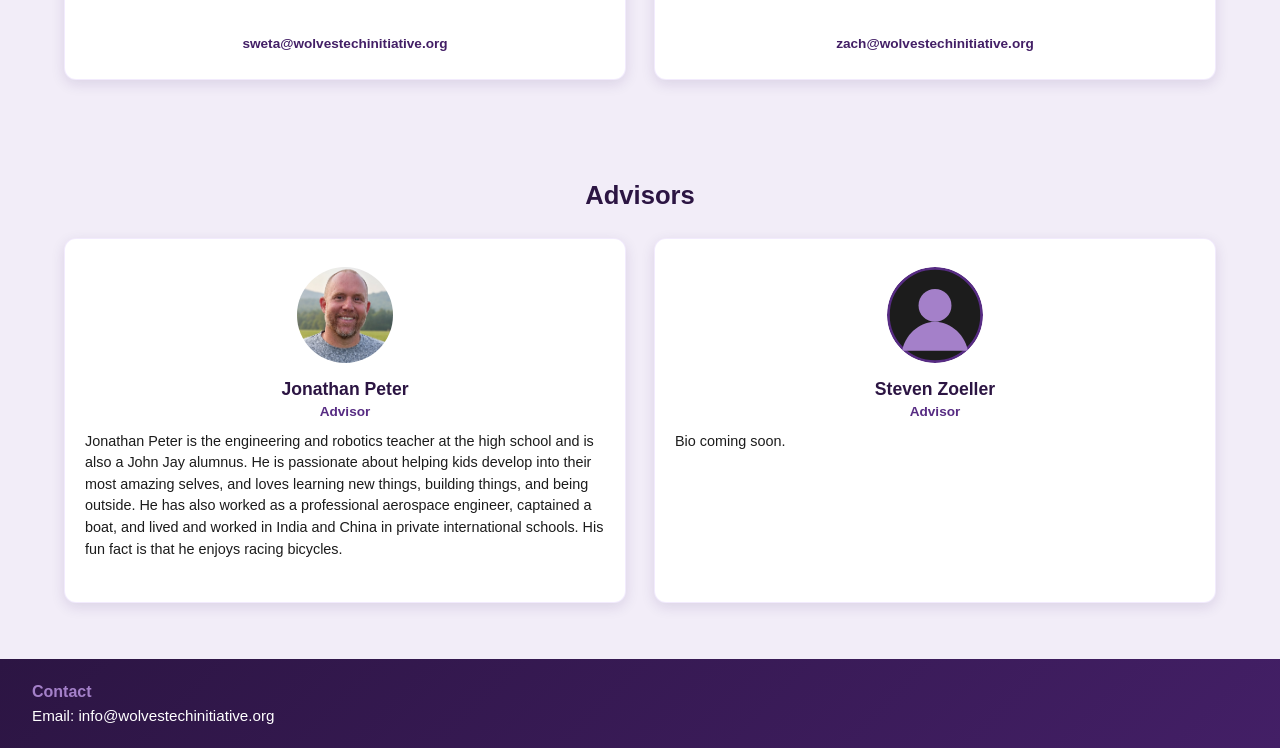
==== commit a3d20c6f: "Add Zach and Jonathan headshots with finalized crop framing Fix Zach's bio typo (Boden -> Bowdoin) a" ====
--- a/about.html
+++ b/about.html
@@ -123,11 +123,11 @@
 
         <div class="board-card">
           <div class="board-headshot-wrap">
-            <img src="assets/avatar-placeholder.svg" alt="Headshot placeholder for Zach Ozals" class="board-headshot">
+            <img src="Photos/ZozalsHeadshot.JPG" alt="Headshot of Zach Ozals" class="board-headshot" style="transform: scale(1.4) translate(-14.3%, 5.3%);">
           </div>
           <h3>Zach Ozals</h3>
           <span class="board-position">Leadership Outreach</span>
-          <p class="board-bio">Zach Ozals is a chemical physics major at Boden, Class of 2028. Last summer he did research on the locomotion of starfish, graphing and interpreting data related to their movements. A fun fact about Zach is that he likes to make ice cream, with his most interesting flavors being turkey and basil.</p>
+          <p class="board-bio">Zach Ozals is a chemical physics major at Bowdoin, Class of 2028. Last summer, he did research on the locomotion of starfish, graphing and interpreting data related to their movements. A fun fact about Zach is that he likes to make ice cream, with his most interesting flavors being turkey and basil.</p>
           <a href="mailto:zach@wolvestechinitiative.org" class="board-email">zach@wolvestechinitiative.org</a>
         </div>
       </div>
@@ -138,11 +138,11 @@
       <div class="board-grid">
         <div class="board-card">
           <div class="board-headshot-wrap">
-            <img src="assets/avatar-placeholder.svg" alt="Headshot placeholder for Jonathan Peter" class="board-headshot">
+            <img src="Photos/JPHeadshot.png" alt="Headshot of Jonathan Peter" class="board-headshot" style="transform: scale(2.58) translate(0%, 12.4%);">
           </div>
           <h3>Jonathan Peter</h3>
           <span class="board-position">Advisor</span>
-          <p class="board-bio">Bio coming soon.</p>
+          <p class="board-bio">Jonathan Peter is the engineering and robotics teacher at the high school and is also a John Jay alumnus. He is passionate about helping kids develop into their most amazing selves, and loves learning new things, building things, and being outside. He has also worked as a professional aerospace engineer, captained a boat, and lived and worked in India and China in private international schools. His fun fact is that he enjoys racing bicycles.</p>
         </div>
 
         <div class="board-card">
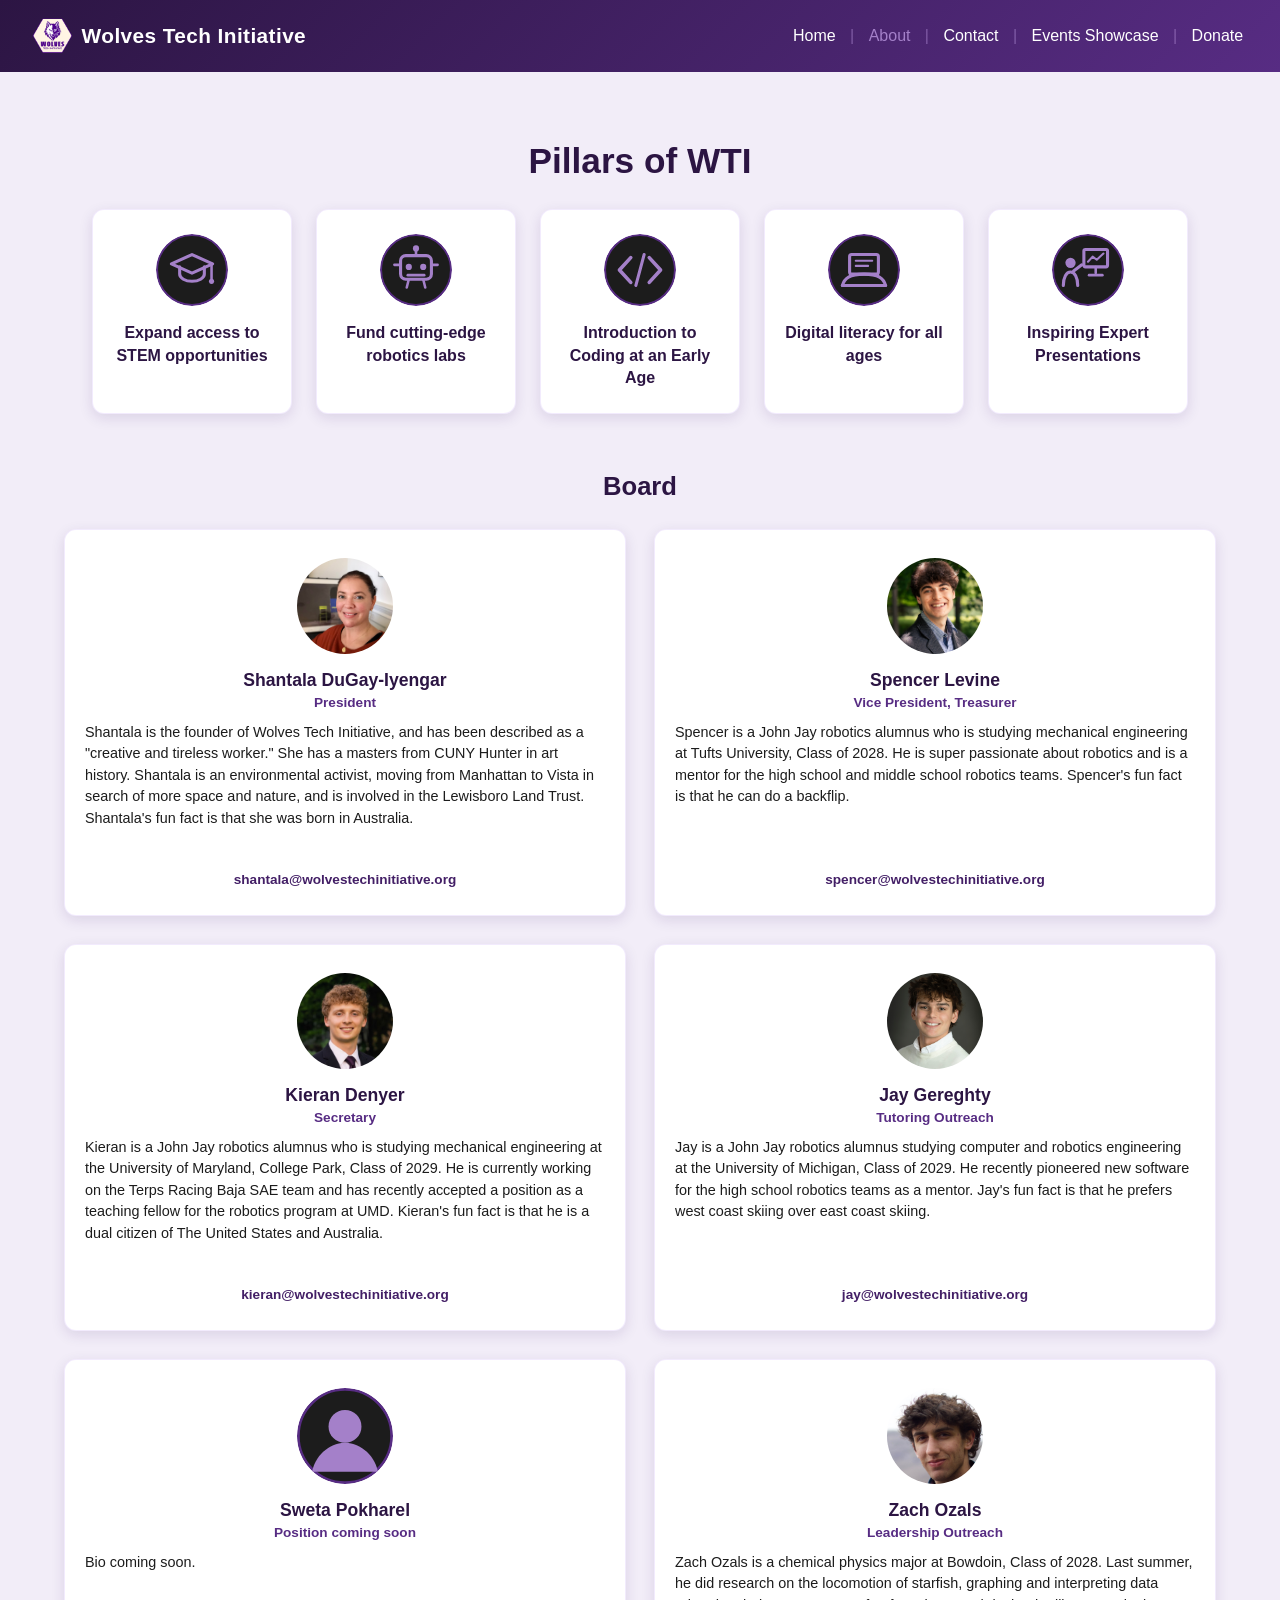
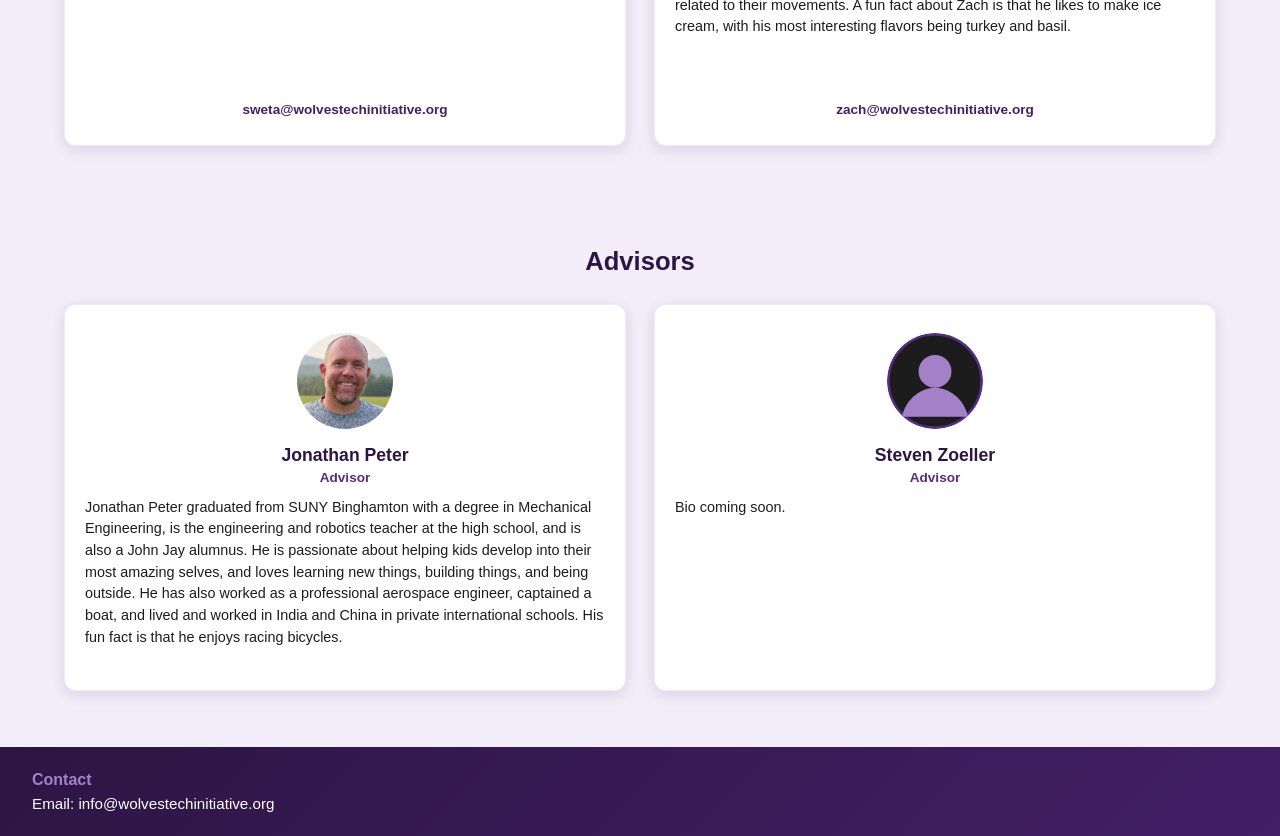
==== commit 6fa59e0d: "Set Wolves Tech logo as the site logo, add photo positioner tool Swap the placeholder logo for the r" ====
--- a/about.html
+++ b/about.html
@@ -5,19 +5,18 @@
   <meta name="viewport" content="width=device-width, initial-scale=1.0">
   <title>About | Wolves Tech Initiative</title>
   <link rel="stylesheet" href="assets/style.css">
-  <link rel="icon" type="image/svg+xml" href="assets/logo-placeholder.svg">
-  <link rel="icon" type="image/png" href="assets/logo-preview.png">
+  <link rel="icon" type="image/png" href="assets/wolves-tech-logo.png">
   <meta property="og:title" content="About | Wolves Tech Initiative">
   <meta property="og:type" content="website">
   <meta property="og:url" content="https://wolvestechinitiative.org/about.html">
-  <meta property="og:image" content="https://wolvestechinitiative.org/assets/logo-preview.png">
+  <meta property="og:image" content="https://wolvestechinitiative.org/assets/wolves-tech-logo.png">
   <meta name="twitter:card" content="summary">
-  <meta name="twitter:image" content="https://wolvestechinitiative.org/assets/logo-preview.png">
+  <meta name="twitter:image" content="https://wolvestechinitiative.org/assets/wolves-tech-logo.png">
 </head>
 <body>
   <header class="site-header">
     <a href="index.html" class="brand">
-      <img src="assets/logo-placeholder.svg" alt="Wolves Tech Initiative Logo" class="brand-logo">
+      <img src="assets/wolves-tech-logo.png" alt="Wolves Tech Initiative Logo" class="brand-logo" style="transform: translate(1.2%, -3.0%) scale(1.00);">
       Wolves Tech Initiative
     </a>
     <nav class="nav">
@@ -142,7 +141,7 @@
           </div>
           <h3>Jonathan Peter</h3>
           <span class="board-position">Advisor</span>
-          <p class="board-bio">Jonathan Peter is the engineering and robotics teacher at the high school and is also a John Jay alumnus. He is passionate about helping kids develop into their most amazing selves, and loves learning new things, building things, and being outside. He has also worked as a professional aerospace engineer, captained a boat, and lived and worked in India and China in private international schools. His fun fact is that he enjoys racing bicycles.</p>
+          <p class="board-bio">Jonathan Peter graduated from SUNY Binghamton with a degree in Mechanical Engineering, is the engineering and robotics teacher at the high school, and is also a John Jay alumnus. He is passionate about helping kids develop into their most amazing selves, and loves learning new things, building things, and being outside. He has also worked as a professional aerospace engineer, captained a boat, and lived and worked in India and China in private international schools. His fun fact is that he enjoys racing bicycles.</p>
         </div>
 
         <div class="board-card">
--- a/assets/style.css
+++ b/assets/style.css
@@ -65,7 +65,7 @@
 .brand-logo {
   width: 40px;
   height: 40px;
-  border-radius: 50%;
+  object-fit: contain;
   flex-shrink: 0;
 }
 
@@ -97,36 +97,41 @@
   flex: 1;
 }
 
+.home-main {
+  display: flex;
+  flex-direction: column;
+  align-items: center;
+  justify-content: center;
+}
+
 /* Home hero */
 .hero {
   display: flex;
   flex-direction: column;
   align-items: center;
   text-align: center;
-  padding: 3rem 1.5rem 4rem;
+  gap: 1.5rem;
+  padding: 2rem 1.5rem;
 }
 
 .hero h1 {
   font-size: clamp(1.8rem, 5vw + 1rem, 2.4rem);
   color: var(--purple-darker);
-  margin: 0.5rem 0 1.5rem;
+  margin: 0;
 }
 
 .logo-placeholder {
   width: min(420px, 80vw);
   height: min(420px, 80vw);
-  border-radius: 50%;
-  margin-bottom: 1.5rem;
-  background: linear-gradient(135deg, var(--purple), var(--purple-dark));
-  box-shadow: 0 8px 24px rgba(76, 29, 149, 0.35);
+  object-fit: contain;
+  filter: drop-shadow(0 8px 24px rgba(76, 29, 149, 0.35));
 }
 
 .hero-buttons {
   display: flex;
   flex-wrap: wrap;
-  gap: 1rem;
+  gap: 1.5rem;
   justify-content: center;
-  margin-top: 1rem;
 }
 
 .hero-buttons .btn {
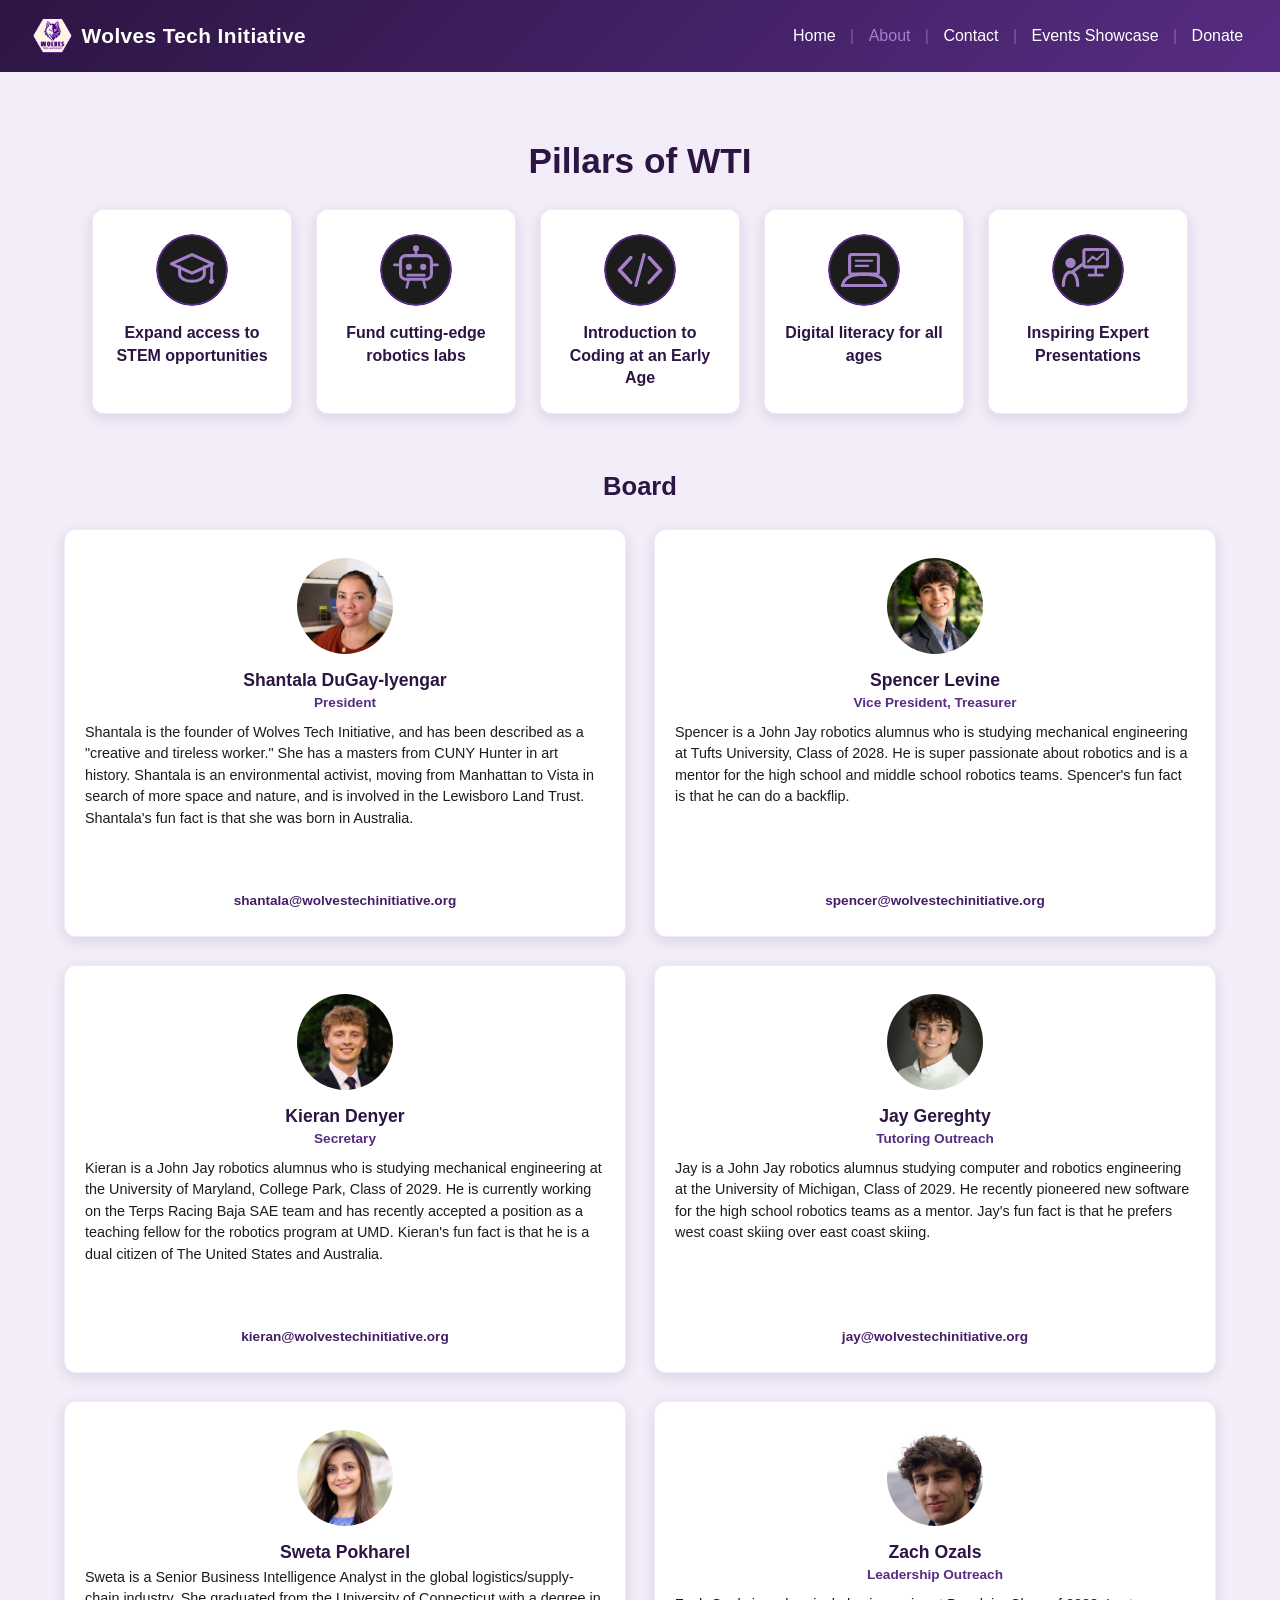
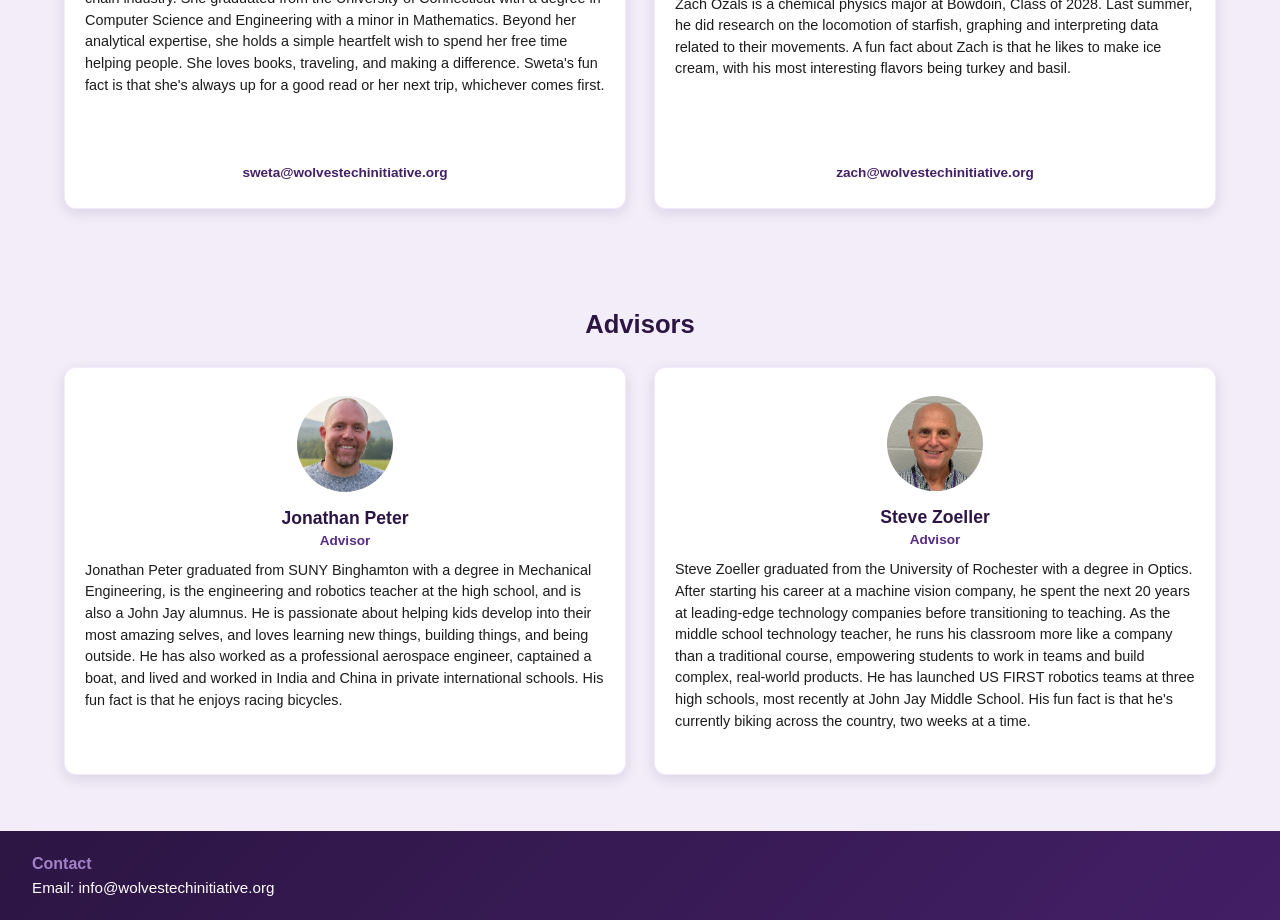
==== commit 7aa41a4d: "Add Sweta and Zoeller headshots/bios, fix photo positioner placeholder Add headshots and finalized b" ====
--- a/about.html
+++ b/about.html
@@ -112,11 +112,10 @@
 
         <div class="board-card">
           <div class="board-headshot-wrap">
-            <img src="assets/avatar-placeholder.svg" alt="Headshot placeholder for Sweta Pokharel" class="board-headshot">
+            <img src="Photos/Sweta Headshot.JPG" alt="Headshot of Sweta Pokharel" class="board-headshot" style="transform: translate(-47.7%, 57.5%) scale(3.27);">
           </div>
           <h3>Sweta Pokharel</h3>
-          <span class="board-position">Position coming soon</span>
-          <p class="board-bio">Bio coming soon.</p>
+          <p class="board-bio">Sweta is a Senior Business Intelligence Analyst in the global logistics/supply-chain industry. She graduated from the University of Connecticut with a degree in Computer Science and Engineering with a minor in Mathematics. Beyond her analytical expertise, she holds a simple heartfelt wish to spend her free time helping people. She loves books, traveling, and making a difference. Sweta's fun fact is that she's always up for a good read or her next trip, whichever comes first.</p>
           <a href="mailto:sweta@wolvestechinitiative.org" class="board-email">sweta@wolvestechinitiative.org</a>
         </div>
 
@@ -146,11 +145,11 @@
 
         <div class="board-card">
           <div class="board-headshot-wrap">
-            <img src="assets/avatar-placeholder.svg" alt="Headshot placeholder for Steven Zoeller" class="board-headshot">
+            <img src="Photos/Zoeller Headshot.jpeg" alt="Headshot of Steve Zoeller" class="board-headshot" style="transform: translate(-0.7%, -4.7%) scale(1.12);">
           </div>
-          <h3>Steven Zoeller</h3>
+          <h3>Steve Zoeller</h3>
           <span class="board-position">Advisor</span>
-          <p class="board-bio">Bio coming soon.</p>
+          <p class="board-bio">Steve Zoeller graduated from the University of Rochester with a degree in Optics. After starting his career at a machine vision company, he spent the next 20 years at leading-edge technology companies before transitioning to teaching. As the middle school technology teacher, he runs his classroom more like a company than a traditional course, empowering students to work in teams and build complex, real-world products. He has launched US FIRST robotics teams at three high schools, most recently at John Jay Middle School. His fun fact is that he's currently biking across the country, two weeks at a time.</p>
         </div>
       </div>
     </section>
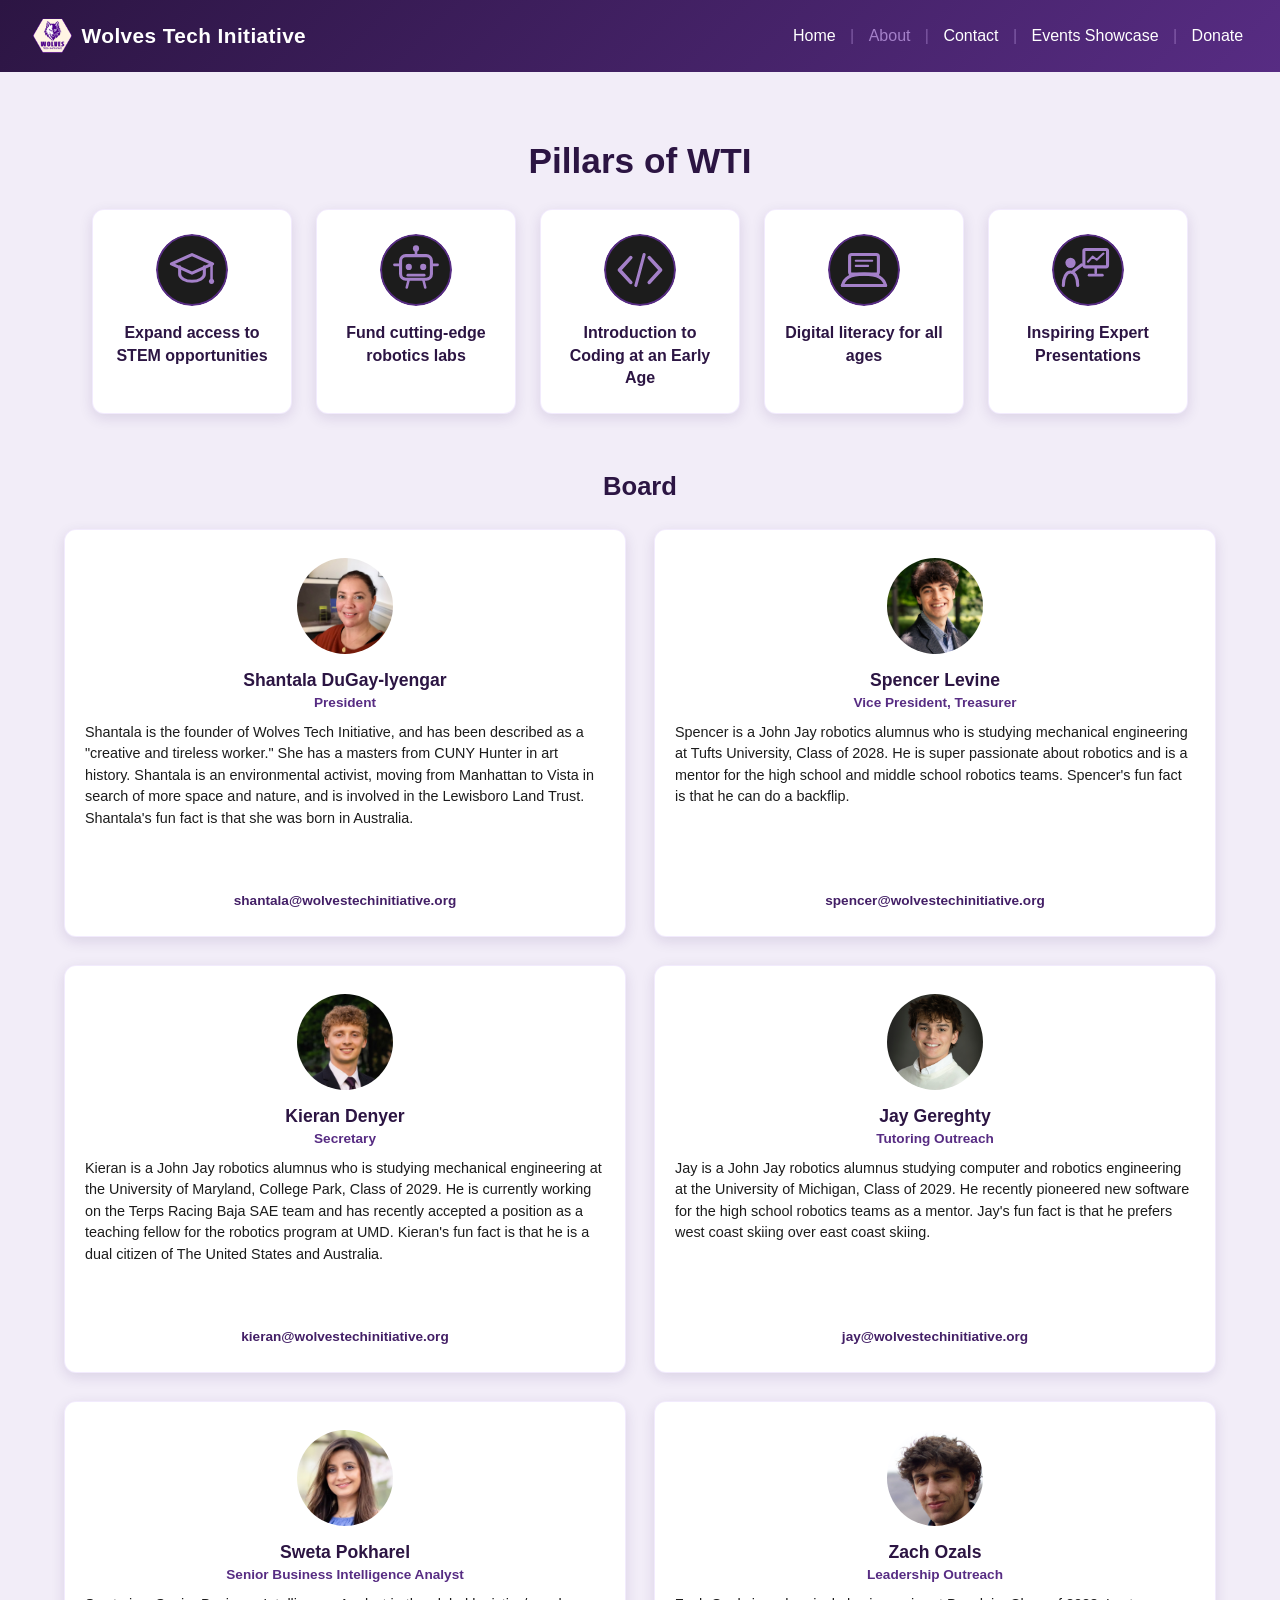
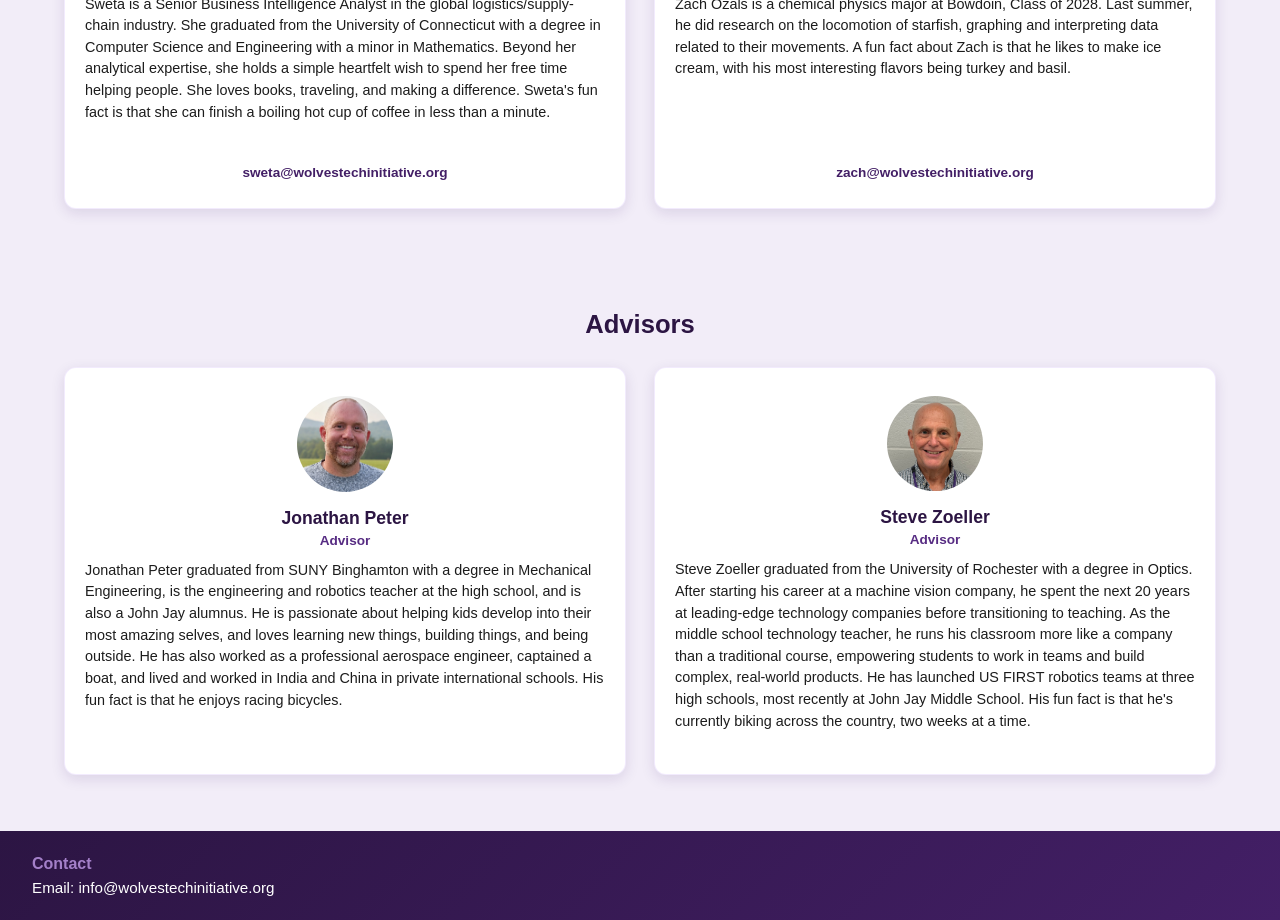
==== commit 764780d4: "Add Sweta's title and update her fun fact Co-Authored-By: Claude Sonnet 5 <noreply@anthropic.com>" ====
--- a/about.html
+++ b/about.html
@@ -115,7 +115,8 @@
             <img src="Photos/Sweta Headshot.JPG" alt="Headshot of Sweta Pokharel" class="board-headshot" style="transform: translate(-47.7%, 57.5%) scale(3.27);">
           </div>
           <h3>Sweta Pokharel</h3>
-          <p class="board-bio">Sweta is a Senior Business Intelligence Analyst in the global logistics/supply-chain industry. She graduated from the University of Connecticut with a degree in Computer Science and Engineering with a minor in Mathematics. Beyond her analytical expertise, she holds a simple heartfelt wish to spend her free time helping people. She loves books, traveling, and making a difference. Sweta's fun fact is that she's always up for a good read or her next trip, whichever comes first.</p>
+          <span class="board-position">Senior Business Intelligence Analyst</span>
+          <p class="board-bio">Sweta is a Senior Business Intelligence Analyst in the global logistics/supply-chain industry. She graduated from the University of Connecticut with a degree in Computer Science and Engineering with a minor in Mathematics. Beyond her analytical expertise, she holds a simple heartfelt wish to spend her free time helping people. She loves books, traveling, and making a difference. Sweta's fun fact is that she can finish a boiling hot cup of coffee in less than a minute.</p>
           <a href="mailto:sweta@wolvestechinitiative.org" class="board-email">sweta@wolvestechinitiative.org</a>
         </div>
 
